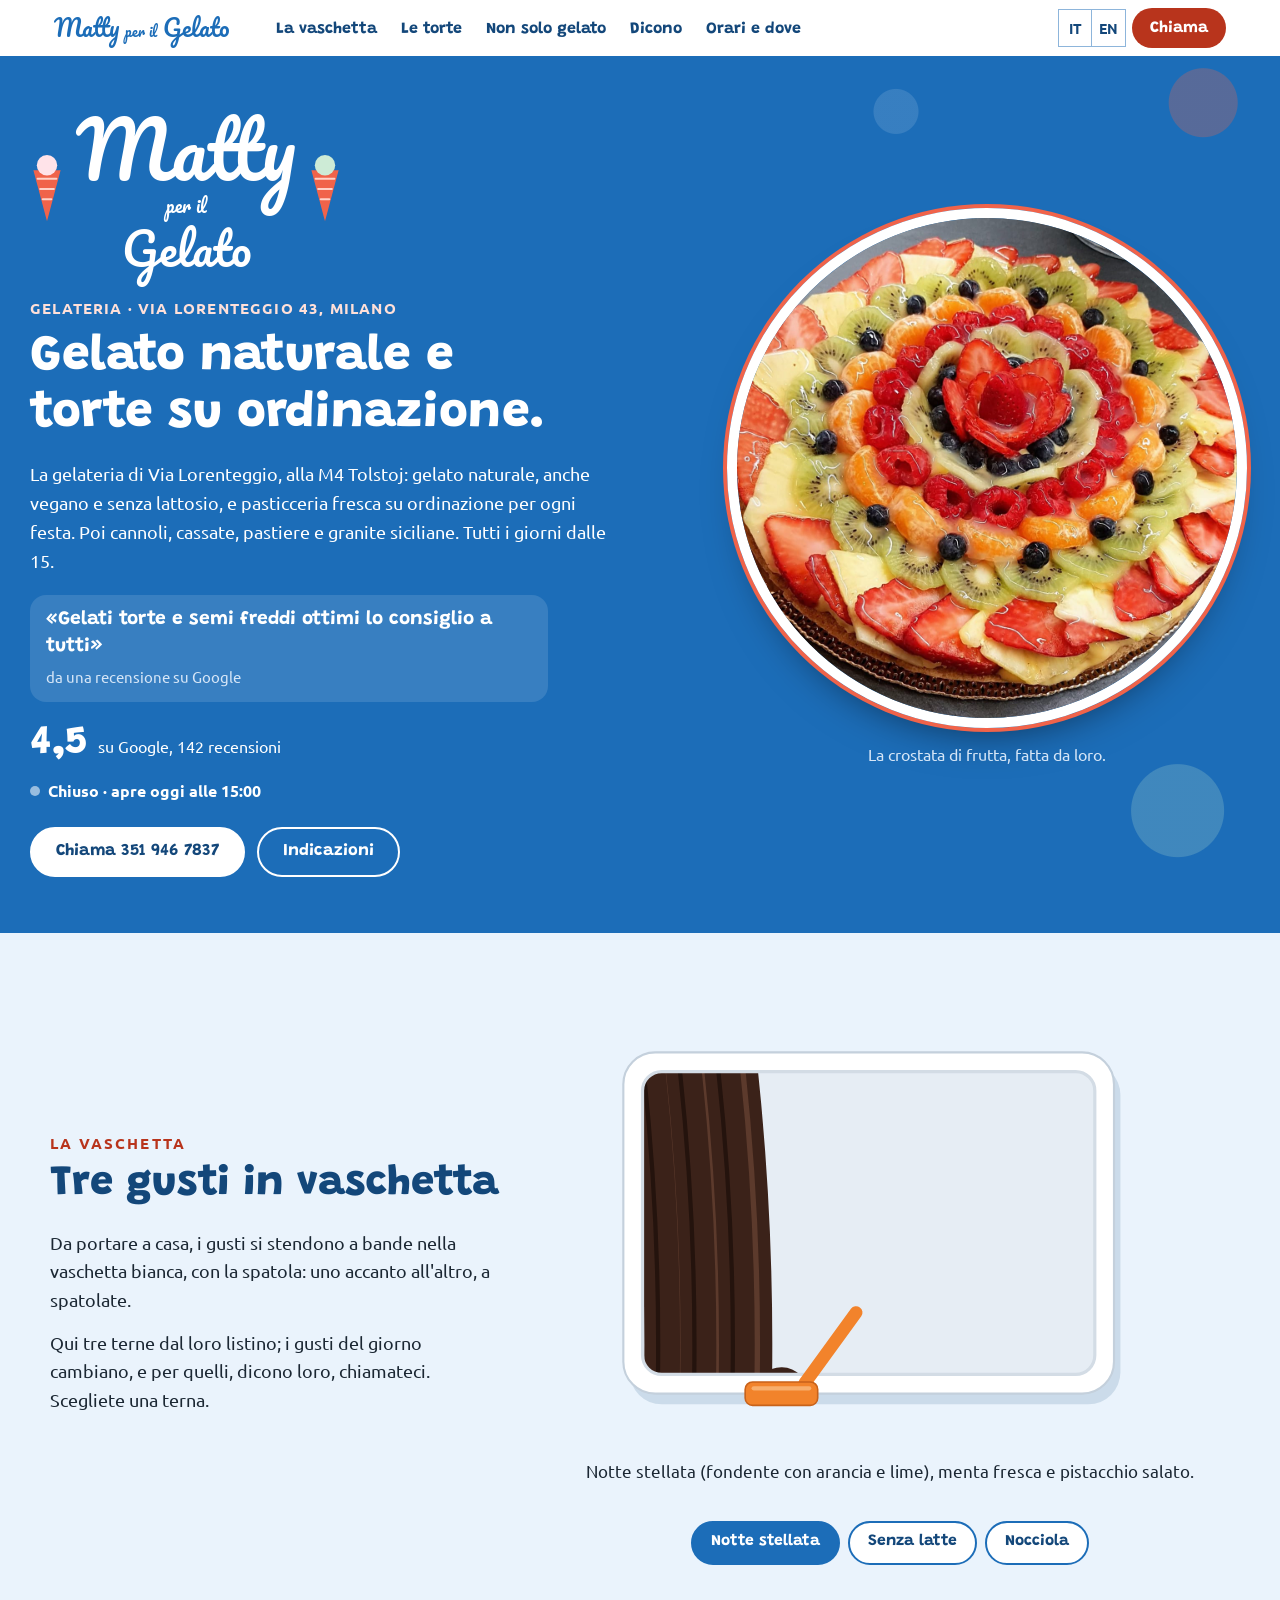
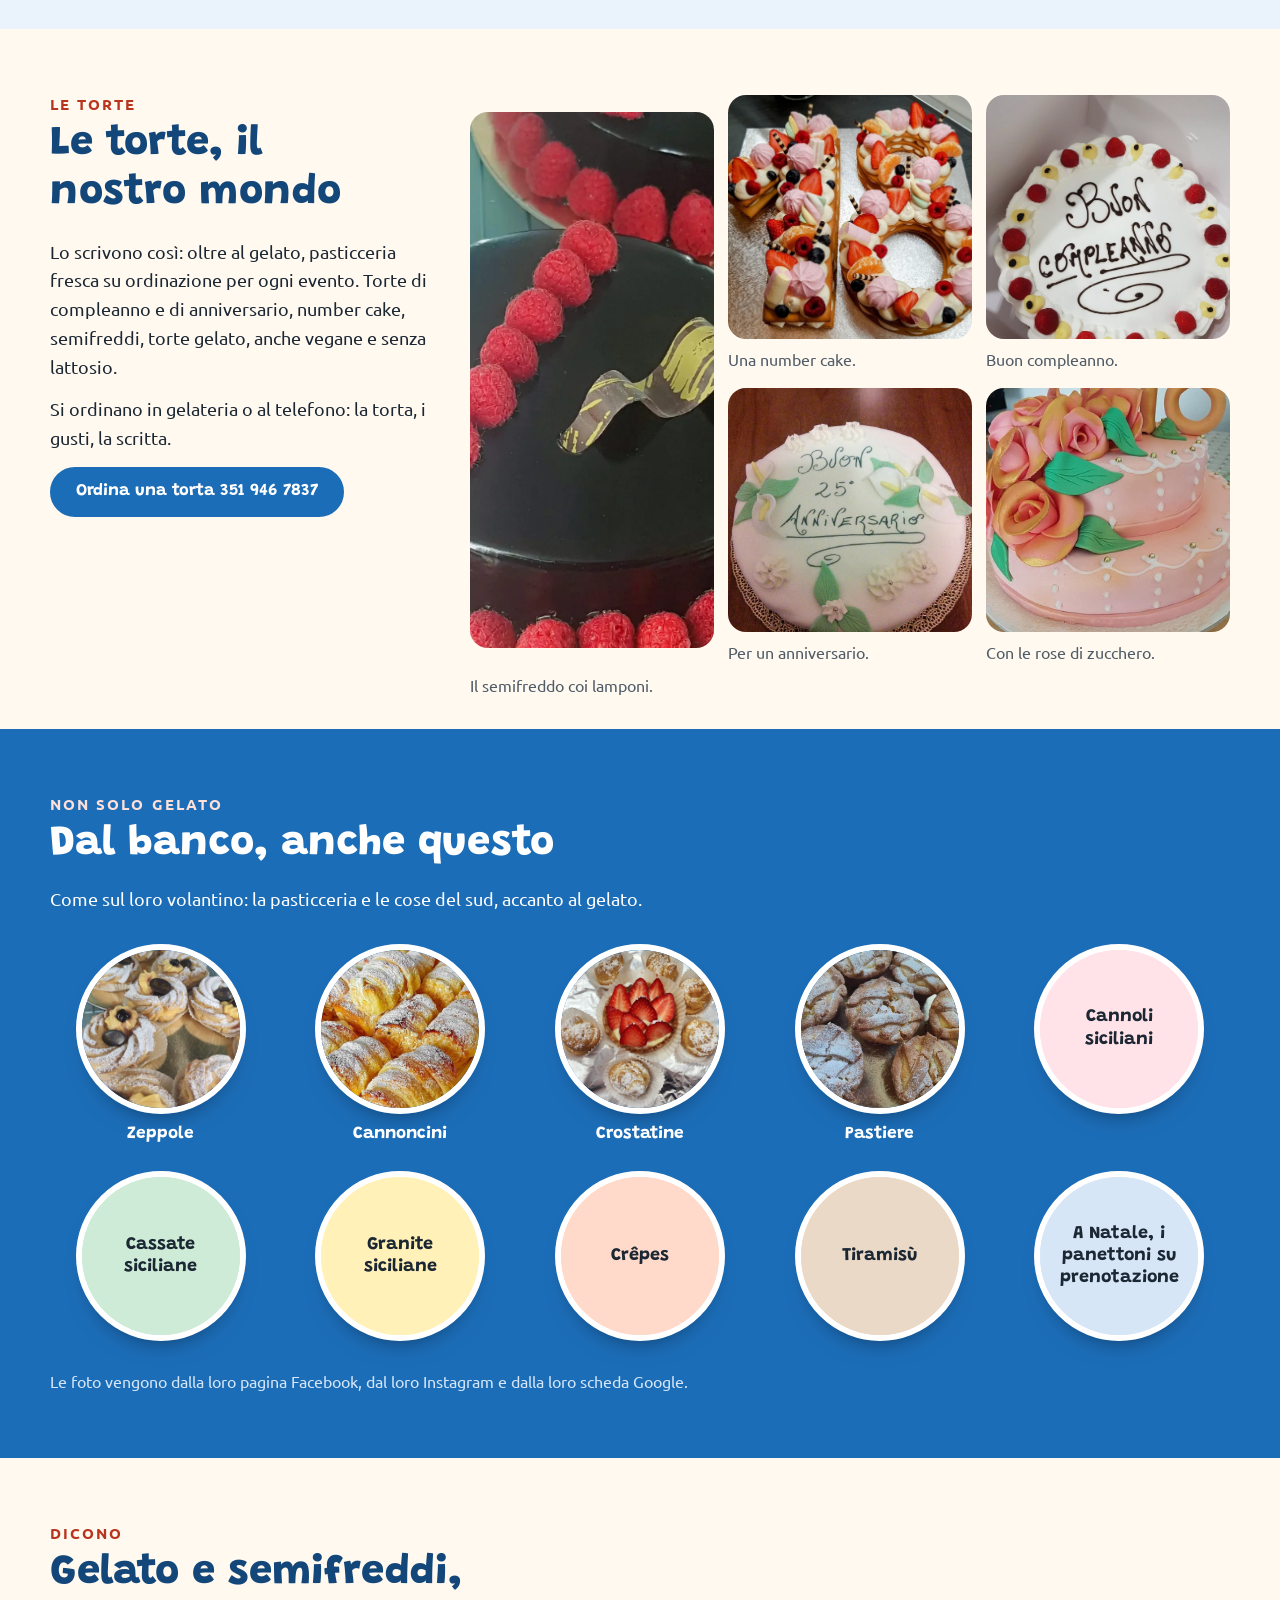
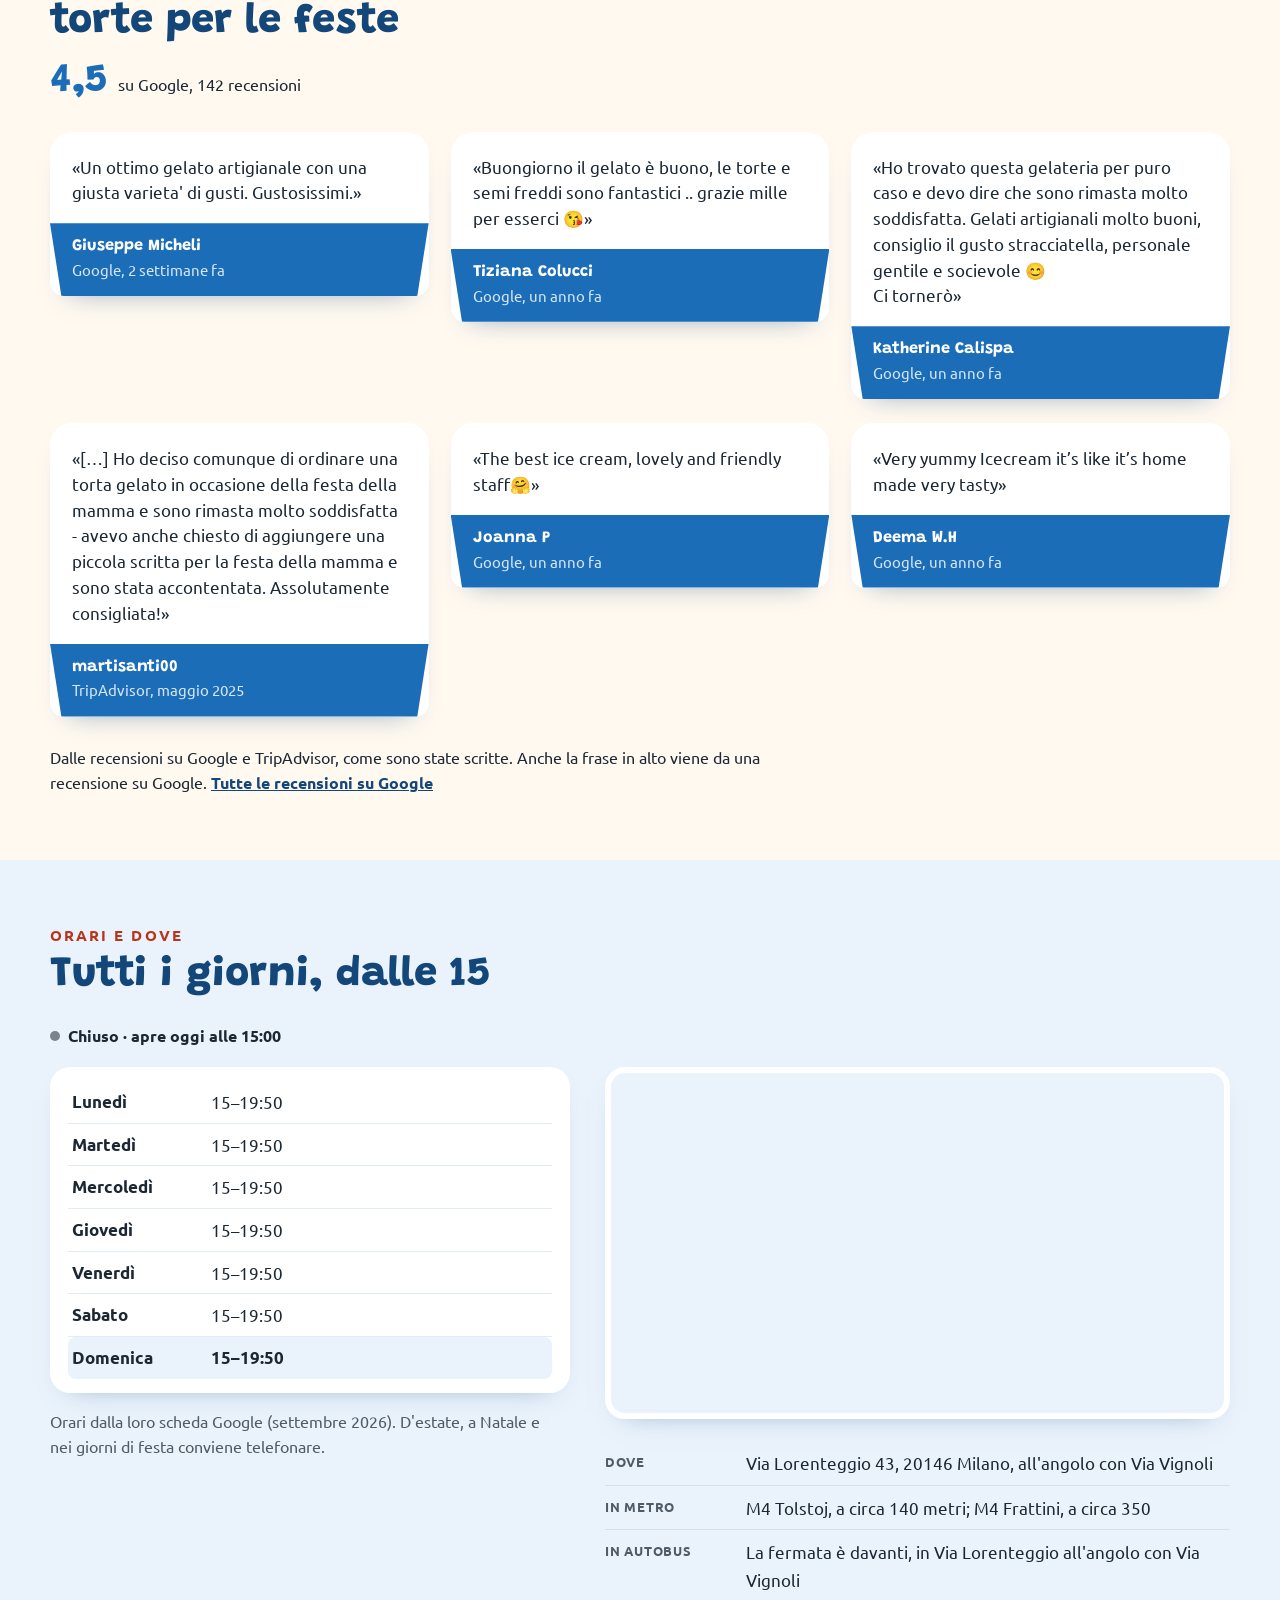
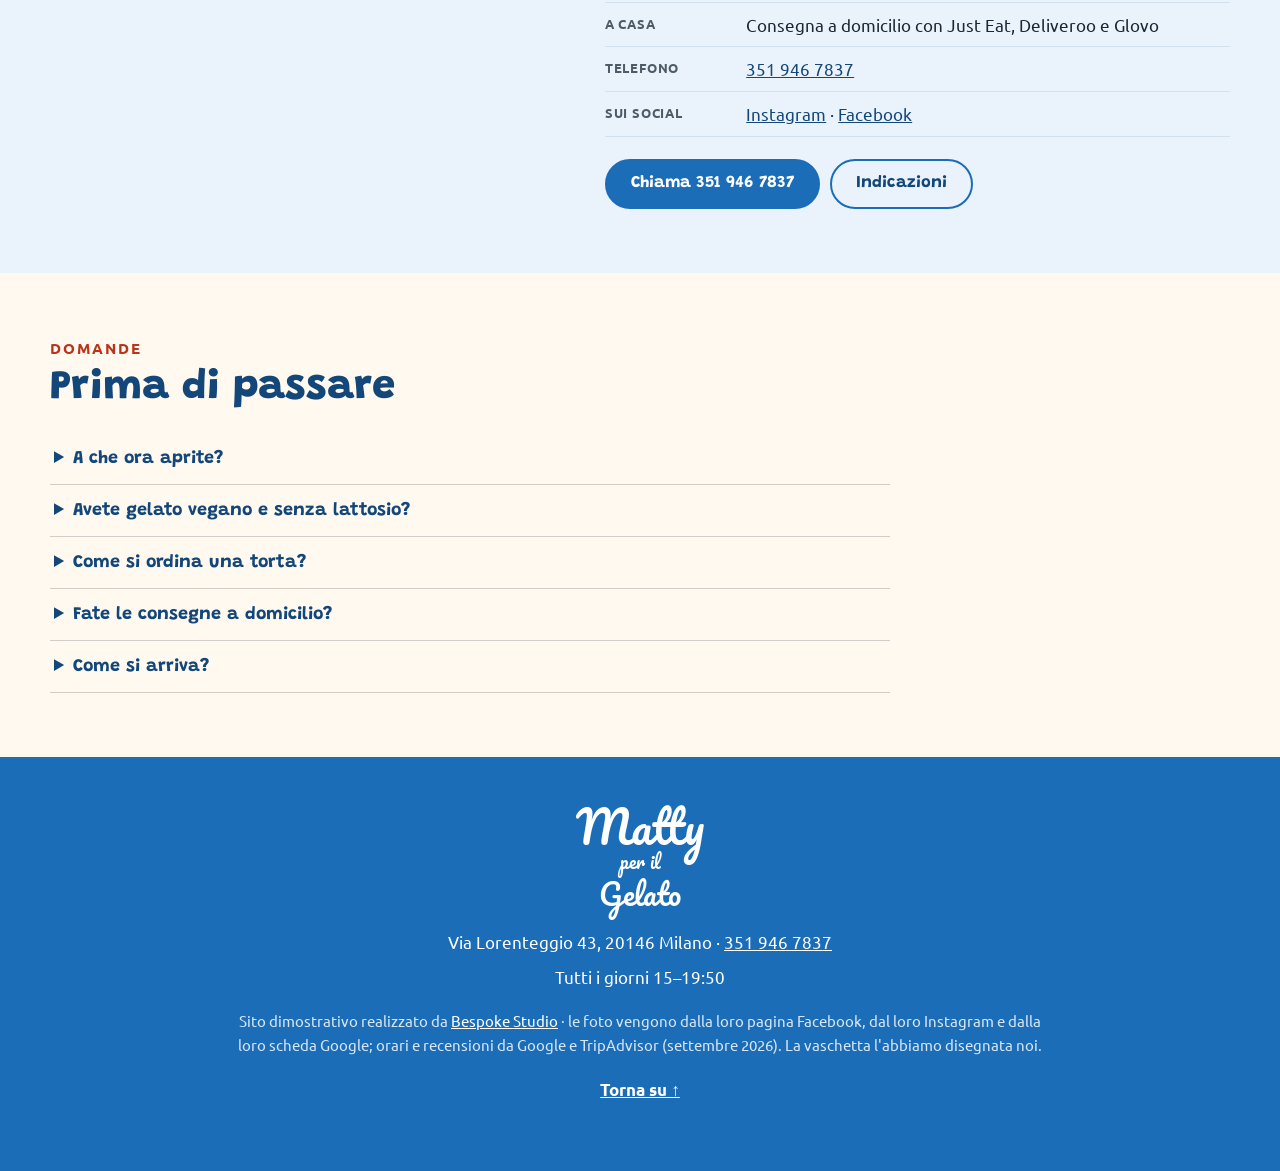
==== index.html @ e7a6f40d "Matty per il Gelato, Via Lorenteggio 43 — la vaschetta Gelateria e pasticceria su ordinazione in Via" ====
<!DOCTYPE html>
<html lang="it" class="no-js">
<head>
<meta charset="utf-8">
<meta name="viewport" content="width=device-width, initial-scale=1">
<script>(function(){var r=document.documentElement;r.classList.remove('no-js');
/* la firma: finché main.js non parte la vaschetta resta vuota con la spatola a riposo; se il codice non arriva, dopo 2,5 s è piena (stato finale) */
try{if(!matchMedia('(prefers-reduced-motion: reduce)').matches){r.classList.add('firma-attesa');window.__attesaVaschetta=setTimeout(function(){r.classList.remove('firma-attesa')},2500)}}catch(e){}})()</script>
<title>Matty per il Gelato — gelateria e torte su ordinazione, Via Lorenteggio 43, Milano</title>
<meta name="description" content="Matty per il Gelato, gelateria in Via Lorenteggio 43 a Milano (M4 Tolstoj): gelato naturale, anche vegano e senza lattosio, torte su ordinazione, cannoli, cassate, pastiere e granite siciliane. Tutti i giorni 15–19:50. Google 4,5 su 142. Tel. 351 946 7837.">
<link rel="canonical" href="https://rotenzark.github.io/matty-per-il-gelato-lorenteggio/">
<meta property="og:type" content="website">
<meta property="og:title" content="Matty per il Gelato — gelato naturale e torte su ordinazione">
<meta property="og:description" content="La gelateria di Via Lorenteggio 43: gelato naturale, torte per ogni festa, cannoli, cassate e granite siciliane. Tutti i giorni dalle 15.">
<meta property="og:image" content="https://rotenzark.github.io/matty-per-il-gelato-lorenteggio/img/og.jpg">
<meta property="og:url" content="https://rotenzark.github.io/matty-per-il-gelato-lorenteggio/">
<meta property="og:locale" content="it_IT">
<meta name="twitter:card" content="summary_large_image">
<meta name="theme-color" content="#1C6DB8">
<link rel="icon" href="img/favicon.svg" type="image/svg+xml">
<link rel="icon" href="img/favicon-32.png" sizes="32x32" type="image/png">
<link rel="apple-touch-icon" href="img/apple-touch-icon.png">
<link rel="preconnect" href="https://fonts.googleapis.com">
<link rel="preconnect" href="https://fonts.gstatic.com" crossorigin>
<link href="https://fonts.googleapis.com/css2?family=Grandstander:wght@600;700;800&amp;family=Pacifico&amp;family=Ubuntu:wght@400;500;700&amp;display=swap" rel="stylesheet">
<link rel="stylesheet" href="css/styles.css?v=1">
<script src="https://cdn.jsdelivr.net/npm/gsap@3.12.5/dist/gsap.min.js" defer></script>
<script src="https://cdn.jsdelivr.net/npm/gsap@3.12.5/dist/ScrollTrigger.min.js" defer></script>
<script src="js/main.js?v=1" defer></script>
<script type="application/ld+json">
{"@context":"https://schema.org","@type":"IceCreamShop","name":"Matty per il Gelato","description":"Gelateria in Via Lorenteggio 43 a Milano: gelato naturale, anche vegano e senza lattosio, torte su ordinazione, cannoli, cassate, pastiere e granite siciliane.","url":"https://rotenzark.github.io/matty-per-il-gelato-lorenteggio/","image":"https://rotenzark.github.io/matty-per-il-gelato-lorenteggio/img/og.jpg","telephone":"+39 351 946 7837","address":{"@type":"PostalAddress","streetAddress":"Via Lorenteggio 43","postalCode":"20146","addressLocality":"Milano","addressRegion":"MI","addressCountry":"IT"},"geo":{"@type":"GeoCoordinates","latitude":45.45303,"longitude":9.14651},"openingHoursSpecification":[{"@type":"OpeningHoursSpecification","dayOfWeek":["Monday","Tuesday","Wednesday","Thursday","Friday","Saturday","Sunday"],"opens":"15:00","closes":"19:50"}],"aggregateRating":{"@type":"AggregateRating","ratingValue":"4.5","reviewCount":"142","bestRating":"5"},"sameAs":["https://www.instagram.com/mattyperilgelato2025/"]}
</script>
<script type="application/ld+json">
{"@context":"https://schema.org","@type":"FAQPage","mainEntity":[
{"@type":"Question","name":"A che ora aprite?","acceptedAnswer":{"@type":"Answer","text":"Tutti i giorni dalle 15 alle 19:50, secondo la loro scheda Google di settembre 2026. D'estate e nei giorni di festa conviene telefonare."}},
{"@type":"Question","name":"Avete gelato vegano e senza lattosio?","acceptedAnswer":{"@type":"Answer","text":"Sì: lo scrivono loro, «gelato anche vegano e senza lattosio»; nel loro listino i sorbetti di frutta sono senza latte e lattosio."}},
{"@type":"Question","name":"Come si ordina una torta?","acceptedAnswer":{"@type":"Answer","text":"Passando in gelateria o chiamando il 351 946 7837: fanno pasticceria fresca su ordinazione per ogni evento, dalle torte di compleanno ai semifreddi e alle torte gelato."}},
{"@type":"Question","name":"Fate le consegne a domicilio?","acceptedAnswer":{"@type":"Answer","text":"Sì, con Just Eat, Deliveroo e Glovo."}},
{"@type":"Question","name":"Come si arriva?","acceptedAnswer":{"@type":"Answer","text":"Via Lorenteggio 43: la M4 Tolstoj è a circa 140 metri, la M4 Frattini a circa 350; l'autobus ferma davanti, in Via Lorenteggio all'angolo con Via Vignoli."}}
]}
</script>
</head>
<body>

<a class="salta" href="#contenuto" data-i18n="m.salta">Vai al contenuto</a>

<header class="testata" id="testata">
  <div class="testata__dentro">
    <a class="marchio" href="#inizio" aria-label="Matty per il Gelato: torna all'inizio" data-i18n-aria="m.top">
      <span class="marchio__nome" aria-hidden="true">Matty <small>per il</small> Gelato</span>
    </a>
    <nav id="mainNav" class="voci" aria-label="Le sezioni" data-i18n-aria="m.nav">
      <a href="#vaschetta" data-i18n="n.vaschetta">La vaschetta</a>
      <a href="#torte" data-i18n="n.torte">Le torte</a>
      <a href="#nonsolo" data-i18n="n.nonsolo">Non solo gelato</a>
      <a href="#dicono" data-i18n="n.dicono">Dicono</a>
      <a href="#orari" data-i18n="n.orari">Orari e dove</a>
    </nav>
    <div class="testata__azioni">
      <div class="lingue" role="group" aria-label="Lingua" data-i18n-aria="m.lingua">
        <button type="button" data-lang="it" aria-pressed="true">IT</button>
        <button type="button" data-lang="en" aria-pressed="false">EN</button>
      </div>
      <a class="chiama" href="tel:+393519467837"><span data-i18n="t.chiama">Chiama</span></a>
      <button id="burger" class="burger" type="button" aria-expanded="false" aria-controls="menuMobile" aria-label="Apri il menu" data-i18n-aria="m.menu"><span></span><span></span><span></span></button>
    </div>
  </div>
</header>

<nav id="menuMobile" class="menu-mobile" hidden aria-label="Le sezioni" data-i18n-aria="m.nav">
  <a href="#vaschetta" data-i18n="n.vaschetta">La vaschetta</a>
  <a href="#torte" data-i18n="n.torte">Le torte</a>
  <a href="#nonsolo" data-i18n="n.nonsolo">Non solo gelato</a>
  <a href="#dicono" data-i18n="n.dicono">Dicono</a>
  <a href="#orari" data-i18n="n.orari">Orari e dove</a>
  <a href="#domande" data-i18n="n.domande">Domande</a>
  <a class="menu-mobile__tel" href="tel:+393519467837"><span data-i18n="t.chiama">Chiama</span> <span class="intero">351 946 7837</span></a>
</nav>

<main id="contenuto">

  <!-- ══════ IL VOLANTINO: blu, il marchio in corsivo, i coni ══════ -->
  <section id="inizio" class="apertura" aria-labelledby="titolo">
    <div class="apertura__testo">
      <p class="logo" aria-hidden="true">
        <svg class="logo__cono logo__cono--sx" viewBox="0 0 40 80"><path d="M4 18 L36 18 L20 78 Z"/><path class="logo__cialda" d="M9 28 L31 28 M12 40 L28 40 M15 52 L25 52"/><circle cx="20" cy="12" r="12"/></svg>
        <span class="logo__scritta"><span class="logo__matty">Matty</span><span class="logo__per">per il</span><span class="logo__gelato">Gelato</span></span>
        <svg class="logo__cono logo__cono--dx" viewBox="0 0 40 80"><path d="M4 18 L36 18 L20 78 Z"/><path class="logo__cialda" d="M9 28 L31 28 M12 40 L28 40 M15 52 L25 52"/><circle cx="20" cy="12" r="12"/></svg>
      </p>
      <p class="apertura__sopra" data-i18n="h.sopra">Gelateria · Via Lorenteggio 43, Milano</p>
      <h1 id="titolo" class="apertura__titolo" data-i18n="h.titolo">Gelato naturale e torte su ordinazione.</h1>
      <p class="apertura__frase" data-i18n="h.testo">La gelateria di Via Lorenteggio, alla M4 Tolstoj: gelato naturale, anche vegano e senza lattosio, e pasticceria fresca su ordinazione per ogni festa. Poi cannoli, cassate, pastiere e granite siciliane. Tutti i giorni dalle 15.</p>
      <p class="apertura__citazione"><span>«Gelati torte e semi freddi ottimi lo consiglio a tutti»</span> <span class="apertura__chi" data-i18n="h.chi">da una recensione su Google</span></p>
      <div class="voti">
        <p class="voto"><b class="voto__n">4,5</b> <span class="voto__su" data-i18n="h.google">su Google, 142 recensioni</span></p>
      </div>
      <p class="stato" id="orarioStato">Tutti i giorni dalle 15 alle 19:50</p>
      <div class="apertura__azioni">
        <a class="bottone bottone--pieno" href="tel:+393519467837"><span data-i18n="t.chiama">Chiama</span>&nbsp;<span class="intero">351 946 7837</span></a>
        <a class="bottone" href="https://www.google.com/maps/dir/?api=1&amp;destination=Matty+per+il+Gelato%2C+Via+Lorenteggio+43%2C+Milano" target="_blank" rel="noopener" data-i18n="t.indicazioni">Indicazioni</a>
      </div>
    </div>
    <figure class="apertura__foto">
      <img class="medaglione" src="img/crostata.jpg" width="1200" height="1200" alt="Una loro crostata di frutta a mandala, vista dall'alto: anelli di fragole, ananas, kiwi, mandarini, lamponi e mirtilli, una rosa di fragola al centro." data-i18n-alt="a.crostata">
      <figcaption data-i18n="c.crostata">La crostata di frutta, fatta da loro.</figcaption>
    </figure>
  </section>

  <!-- ══════ LA VASCHETTA: la firma ══════ -->
  <section id="vaschetta" class="capitolo capitolo--azzurro" aria-labelledby="vaschettaT">
    <div class="vaschetta-testo">
      <p class="etichetta" data-i18n="s.etichetta">La vaschetta</p>
      <h2 id="vaschettaT" class="capitolo__titolo" data-i18n="s.titolo">Tre gusti in vaschetta</h2>
      <p data-i18n="s.testo1">Da portare a casa, i gusti si stendono a bande nella vaschetta bianca, con la spatola: uno accanto all'altro, a spatolate.</p>
      <p data-i18n="s.testo2">Qui tre terne dal loro listino; i gusti del giorno cambiano, e per quelli, dicono loro, chiamateci. Scegliete una terna.</p>
    </div>
    <figure class="vaschetta" id="vaschetta-firma" data-modo="0" data-firma="fatta">
<!--VASCHETTA--><svg class="vaschetta__svg" id="vaschettaSvg" viewBox="0 0 600 420" role="img" aria-labelledby="vaschettaTitolo vaschettaDesc">
        <title id="vaschettaTitolo" data-i18n="p.titolo">Tre gusti in vaschetta</title>
        <desc id="vaschettaDesc" data-i18n="p.desc">La vaschetta bianca da asporto vista dall'alto: la spatola arancione stende tre gusti, uno accanto all'altro, quattro spatolate per gusto; finito un gusto compaiono i suoi dettagli, poi la spatola torna sul bordo. Notte stellata, menta fresca e pistacchio salato; mango, lampone e limone senza latte; oppure nocciola, stracciatella e malaga.</desc>
        <defs><clipPath id="vaschettaFondo"><rect x="68" y="68" width="424" height="284" rx="18"/></clipPath></defs>
        <g class="pezzo" id="vaschettaTutto">
          <rect class="vaschetta__ombra" x="56" y="60" width="460" height="320" rx="30"/>
          <rect class="vaschetta__bordo" x="50" y="50" width="460" height="320" rx="30"/>
          <rect class="vaschetta__fondo" x="68" y="68" width="424" height="284" rx="18"/>
          <g class="vaschetta__gelato" clip-path="url(#vaschettaFondo)" fill="none" stroke-linecap="round">
          <g class="vaschetta__set" data-m="0">
            <g class="spatolata" data-i="0" stroke-dashoffset="0" opacity="1"><path d="M78 40 Q98 210 94 380" stroke="#3B2219" stroke-width="50" pathLength="1" stroke-dasharray="1 1"/><path d="M89 40 Q109 210 105 380" stroke="#5C3A2C" stroke-width="5" pathLength="1" stroke-dasharray="1 1"/><path d="M66 40 Q86 210 82 380" stroke="#24130D" stroke-width="4" pathLength="1" stroke-dasharray="1 1"/></g>
            <g class="spatolata" data-i="1" stroke-dashoffset="0" opacity="1"><path d="M128 380 Q132 210 112 40" stroke="#3B2219" stroke-width="50" pathLength="1" stroke-dasharray="1 1"/><path d="M139 380 Q143 210 123 40" stroke="#5C3A2C" stroke-width="5" pathLength="1" stroke-dasharray="1 1"/><path d="M116 380 Q120 210 100 40" stroke="#24130D" stroke-width="4" pathLength="1" stroke-dasharray="1 1"/></g>
            <g class="spatolata" data-i="2" stroke-dashoffset="0" opacity="1"><path d="M148 40 Q168 210 164 380" stroke="#3B2219" stroke-width="50" pathLength="1" stroke-dasharray="1 1"/><path d="M159 40 Q179 210 175 380" stroke="#5C3A2C" stroke-width="5" pathLength="1" stroke-dasharray="1 1"/><path d="M136 40 Q156 210 152 380" stroke="#24130D" stroke-width="4" pathLength="1" stroke-dasharray="1 1"/></g>
            <g class="spatolata" data-i="3" stroke-dashoffset="0" opacity="1"><path d="M198 380 Q202 210 182 40" stroke="#3B2219" stroke-width="50" pathLength="1" stroke-dasharray="1 1"/><path d="M209 380 Q213 210 193 40" stroke="#5C3A2C" stroke-width="5" pathLength="1" stroke-dasharray="1 1"/><path d="M186 380 Q190 210 170 40" stroke="#24130D" stroke-width="4" pathLength="1" stroke-dasharray="1 1"/></g>
            <g class="spatolata" data-i="4" stroke-dashoffset="0" opacity="1"><path d="M219.333 40 Q215.333 210 235.333 380" stroke="#CDEAD4" stroke-width="50" pathLength="1" stroke-dasharray="1 1"/><path d="M230.333 40 Q226.333 210 246.333 380" stroke="#E6F6EA" stroke-width="5" pathLength="1" stroke-dasharray="1 1"/><path d="M207.333 40 Q203.333 210 223.333 380" stroke="#A6D2B3" stroke-width="4" pathLength="1" stroke-dasharray="1 1"/></g>
            <g class="spatolata" data-i="5" stroke-dashoffset="0" opacity="1"><path d="M269.333 380 Q249.333 210 253.333 40" stroke="#CDEAD4" stroke-width="50" pathLength="1" stroke-dasharray="1 1"/><path d="M280.333 380 Q260.333 210 264.333 40" stroke="#E6F6EA" stroke-width="5" pathLength="1" stroke-dasharray="1 1"/><path d="M257.333 380 Q237.333 210 241.333 40" stroke="#A6D2B3" stroke-width="4" pathLength="1" stroke-dasharray="1 1"/></g>
            <g class="spatolata" data-i="6" stroke-dashoffset="0" opacity="1"><path d="M289.333 40 Q285.333 210 305.333 380" stroke="#CDEAD4" stroke-width="50" pathLength="1" stroke-dasharray="1 1"/><path d="M300.333 40 Q296.333 210 316.333 380" stroke="#E6F6EA" stroke-width="5" pathLength="1" stroke-dasharray="1 1"/><path d="M277.333 40 Q273.333 210 293.333 380" stroke="#A6D2B3" stroke-width="4" pathLength="1" stroke-dasharray="1 1"/></g>
            <g class="spatolata" data-i="7" stroke-dashoffset="0" opacity="1"><path d="M339.333 380 Q319.333 210 323.333 40" stroke="#CDEAD4" stroke-width="50" pathLength="1" stroke-dasharray="1 1"/><path d="M350.333 380 Q330.333 210 334.333 40" stroke="#E6F6EA" stroke-width="5" pathLength="1" stroke-dasharray="1 1"/><path d="M327.333 380 Q307.333 210 311.333 40" stroke="#A6D2B3" stroke-width="4" pathLength="1" stroke-dasharray="1 1"/></g>
            <g class="spatolata" data-i="8" stroke-dashoffset="0" opacity="1"><path d="M360.667 40 Q380.667 210 376.667 380" stroke="#B7BE7A" stroke-width="50" pathLength="1" stroke-dasharray="1 1"/><path d="M371.667 40 Q391.667 210 387.667 380" stroke="#D0D59A" stroke-width="5" pathLength="1" stroke-dasharray="1 1"/><path d="M348.667 40 Q368.667 210 364.667 380" stroke="#93995A" stroke-width="4" pathLength="1" stroke-dasharray="1 1"/></g>
            <g class="spatolata" data-i="9" stroke-dashoffset="0" opacity="1"><path d="M410.667 380 Q414.667 210 394.667 40" stroke="#B7BE7A" stroke-width="50" pathLength="1" stroke-dasharray="1 1"/><path d="M421.667 380 Q425.667 210 405.667 40" stroke="#D0D59A" stroke-width="5" pathLength="1" stroke-dasharray="1 1"/><path d="M398.667 380 Q402.667 210 382.667 40" stroke="#93995A" stroke-width="4" pathLength="1" stroke-dasharray="1 1"/></g>
            <g class="spatolata" data-i="10" stroke-dashoffset="0" opacity="1"><path d="M430.667 40 Q450.667 210 446.667 380" stroke="#B7BE7A" stroke-width="50" pathLength="1" stroke-dasharray="1 1"/><path d="M441.667 40 Q461.667 210 457.667 380" stroke="#D0D59A" stroke-width="5" pathLength="1" stroke-dasharray="1 1"/><path d="M418.667 40 Q438.667 210 434.667 380" stroke="#93995A" stroke-width="4" pathLength="1" stroke-dasharray="1 1"/></g>
            <g class="spatolata" data-i="11" stroke-dashoffset="0" opacity="1"><path d="M480.667 380 Q484.667 210 464.667 40" stroke="#B7BE7A" stroke-width="50" pathLength="1" stroke-dasharray="1 1"/><path d="M491.667 380 Q495.667 210 475.667 40" stroke="#D0D59A" stroke-width="5" pathLength="1" stroke-dasharray="1 1"/><path d="M468.667 380 Q472.667 210 452.667 40" stroke="#93995A" stroke-width="4" pathLength="1" stroke-dasharray="1 1"/></g>
            <g class="decoro" data-b="0" opacity="1"><path d="M0 -5 L1.3 -1.3 L5 0 L1.3 1.3 L0 5 L-1.3 1.3 L-5 0 L-1.3 -1.3 Z" transform="translate(149.278 161.824) rotate(8)" fill="#F28C28"/><path d="M0 -5 L1.3 -1.3 L5 0 L1.3 1.3 L0 5 L-1.3 1.3 L-5 0 L-1.3 -1.3 Z" transform="translate(191.922 251.325) rotate(5)" fill="#A6CE39"/><path d="M0 -5 L1.3 -1.3 L5 0 L1.3 1.3 L0 5 L-1.3 1.3 L-5 0 L-1.3 -1.3 Z" transform="translate(179.108 309.678) rotate(13)" fill="#F28C28"/><path d="M0 -5 L1.3 -1.3 L5 0 L1.3 1.3 L0 5 L-1.3 1.3 L-5 0 L-1.3 -1.3 Z" transform="translate(193.046 140.312) rotate(35)" fill="#A6CE39"/><path d="M0 -5 L1.3 -1.3 L5 0 L1.3 1.3 L0 5 L-1.3 1.3 L-5 0 L-1.3 -1.3 Z" transform="translate(192.542 104.168) rotate(24)" fill="#F28C28"/><path d="M0 -5 L1.3 -1.3 L5 0 L1.3 1.3 L0 5 L-1.3 1.3 L-5 0 L-1.3 -1.3 Z" transform="translate(87.308 107.278) rotate(31)" fill="#A6CE39"/><path d="M0 -5 L1.3 -1.3 L5 0 L1.3 1.3 L0 5 L-1.3 1.3 L-5 0 L-1.3 -1.3 Z" transform="translate(185.025 284.299) rotate(43)" fill="#F28C28"/><path d="M0 -5 L1.3 -1.3 L5 0 L1.3 1.3 L0 5 L-1.3 1.3 L-5 0 L-1.3 -1.3 Z" transform="translate(90.966 238.348) rotate(44)" fill="#A6CE39"/><path d="M0 -5 L1.3 -1.3 L5 0 L1.3 1.3 L0 5 L-1.3 1.3 L-5 0 L-1.3 -1.3 Z" transform="translate(106.293 304.157) rotate(12)" fill="#F28C28"/><path d="M0 -5 L1.3 -1.3 L5 0 L1.3 1.3 L0 5 L-1.3 1.3 L-5 0 L-1.3 -1.3 Z" transform="translate(171.765 125.123) rotate(5)" fill="#A6CE39"/><path d="M0 -5 L1.3 -1.3 L5 0 L1.3 1.3 L0 5 L-1.3 1.3 L-5 0 L-1.3 -1.3 Z" transform="translate(162.336 267.309) rotate(20)" fill="#F28C28"/><path d="M0 -5 L1.3 -1.3 L5 0 L1.3 1.3 L0 5 L-1.3 1.3 L-5 0 L-1.3 -1.3 Z" transform="translate(173.393 290.604) rotate(44)" fill="#A6CE39"/></g>
            <g class="decoro" data-b="1" opacity="1"><path d="M-8 0 Q0 -5 8 0 Q0 5 -8 0 Z M-8 0 L7 0" transform="translate(273.647 281.095) rotate(32)" fill="#3E8E55" stroke="#2D6E40" stroke-width="0.8"/><path d="M-8 0 Q0 -5 8 0 Q0 5 -8 0 Z M-8 0 L7 0" transform="translate(334.448 170.139) rotate(43)" fill="#3E8E55" stroke="#2D6E40" stroke-width="0.8"/><path d="M-8 0 Q0 -5 8 0 Q0 5 -8 0 Z M-8 0 L7 0" transform="translate(268.368 124.873) rotate(10)" fill="#3E8E55" stroke="#2D6E40" stroke-width="0.8"/><path d="M-8 0 Q0 -5 8 0 Q0 5 -8 0 Z M-8 0 L7 0" transform="translate(245.768 319.013) rotate(151)" fill="#3E8E55" stroke="#2D6E40" stroke-width="0.8"/><path d="M-8 0 Q0 -5 8 0 Q0 5 -8 0 Z M-8 0 L7 0" transform="translate(332.349 239.114) rotate(160)" fill="#3E8E55" stroke="#2D6E40" stroke-width="0.8"/><path d="M-8 0 Q0 -5 8 0 Q0 5 -8 0 Z M-8 0 L7 0" transform="translate(278.181 117.436) rotate(162)" fill="#3E8E55" stroke="#2D6E40" stroke-width="0.8"/><path d="M-8 0 Q0 -5 8 0 Q0 5 -8 0 Z M-8 0 L7 0" transform="translate(239.893 296.447) rotate(120)" fill="#3E8E55" stroke="#2D6E40" stroke-width="0.8"/></g>
            <g class="decoro" data-b="2" opacity="1"><circle cx="398.016" cy="160.366" r="2.4" fill="#6F8F2E"/><rect x="-1.8" y="-1.8" width="3.6" height="3.6" transform="translate(407.528 238.12) rotate(147)" fill="#FFFFFF" stroke="#C9D2DA" stroke-width="0.6"/><rect x="-1.8" y="-1.8" width="3.6" height="3.6" transform="translate(395.621 197.113) rotate(43)" fill="#FFFFFF" stroke="#C9D2DA" stroke-width="0.6"/><circle cx="438.149" cy="200.638" r="2.4" fill="#6F8F2E"/><rect x="-1.8" y="-1.8" width="3.6" height="3.6" transform="translate(423.817 315.392) rotate(146)" fill="#FFFFFF" stroke="#C9D2DA" stroke-width="0.6"/><rect x="-1.8" y="-1.8" width="3.6" height="3.6" transform="translate(392.182 276.832) rotate(141)" fill="#FFFFFF" stroke="#C9D2DA" stroke-width="0.6"/><circle cx="427.878" cy="232.755" r="2.4" fill="#6F8F2E"/><rect x="-1.8" y="-1.8" width="3.6" height="3.6" transform="translate(385.172 184.271) rotate(70)" fill="#FFFFFF" stroke="#C9D2DA" stroke-width="0.6"/><rect x="-1.8" y="-1.8" width="3.6" height="3.6" transform="translate(404.075 291.01) rotate(127)" fill="#FFFFFF" stroke="#C9D2DA" stroke-width="0.6"/><circle cx="442.263" cy="118.422" r="2.4" fill="#6F8F2E"/><rect x="-1.8" y="-1.8" width="3.6" height="3.6" transform="translate(462.066 264.173) rotate(93)" fill="#FFFFFF" stroke="#C9D2DA" stroke-width="0.6"/><rect x="-1.8" y="-1.8" width="3.6" height="3.6" transform="translate(386.433 278.084) rotate(11)" fill="#FFFFFF" stroke="#C9D2DA" stroke-width="0.6"/><circle cx="381.843" cy="272.331" r="2.4" fill="#6F8F2E"/><rect x="-1.8" y="-1.8" width="3.6" height="3.6" transform="translate(411.79 260.529) rotate(44)" fill="#FFFFFF" stroke="#C9D2DA" stroke-width="0.6"/><rect x="-1.8" y="-1.8" width="3.6" height="3.6" transform="translate(399.715 165.563) rotate(64)" fill="#FFFFFF" stroke="#C9D2DA" stroke-width="0.6"/><circle cx="388.389" cy="267.807" r="2.4" fill="#6F8F2E"/></g>
          </g>
          <g class="vaschetta__set" data-m="1">
            <g class="spatolata" data-i="0" stroke-dashoffset="0" opacity="1"><path d="M78 40 Q98 210 94 380" stroke="#F5A623" stroke-width="50" pathLength="1" stroke-dasharray="1 1"/><path d="M89 40 Q109 210 105 380" stroke="#F9C160" stroke-width="5" pathLength="1" stroke-dasharray="1 1"/><path d="M66 40 Q86 210 82 380" stroke="#D98B10" stroke-width="4" pathLength="1" stroke-dasharray="1 1"/></g>
            <g class="spatolata" data-i="1" stroke-dashoffset="0" opacity="1"><path d="M128 380 Q132 210 112 40" stroke="#F5A623" stroke-width="50" pathLength="1" stroke-dasharray="1 1"/><path d="M139 380 Q143 210 123 40" stroke="#F9C160" stroke-width="5" pathLength="1" stroke-dasharray="1 1"/><path d="M116 380 Q120 210 100 40" stroke="#D98B10" stroke-width="4" pathLength="1" stroke-dasharray="1 1"/></g>
            <g class="spatolata" data-i="2" stroke-dashoffset="0" opacity="1"><path d="M148 40 Q168 210 164 380" stroke="#F5A623" stroke-width="50" pathLength="1" stroke-dasharray="1 1"/><path d="M159 40 Q179 210 175 380" stroke="#F9C160" stroke-width="5" pathLength="1" stroke-dasharray="1 1"/><path d="M136 40 Q156 210 152 380" stroke="#D98B10" stroke-width="4" pathLength="1" stroke-dasharray="1 1"/></g>
            <g class="spatolata" data-i="3" stroke-dashoffset="0" opacity="1"><path d="M198 380 Q202 210 182 40" stroke="#F5A623" stroke-width="50" pathLength="1" stroke-dasharray="1 1"/><path d="M209 380 Q213 210 193 40" stroke="#F9C160" stroke-width="5" pathLength="1" stroke-dasharray="1 1"/><path d="M186 380 Q190 210 170 40" stroke="#D98B10" stroke-width="4" pathLength="1" stroke-dasharray="1 1"/></g>
            <g class="spatolata" data-i="4" stroke-dashoffset="0" opacity="1"><path d="M219.333 40 Q215.333 210 235.333 380" stroke="#D1365F" stroke-width="50" pathLength="1" stroke-dasharray="1 1"/><path d="M230.333 40 Q226.333 210 246.333 380" stroke="#E4648A" stroke-width="5" pathLength="1" stroke-dasharray="1 1"/><path d="M207.333 40 Q203.333 210 223.333 380" stroke="#A92047" stroke-width="4" pathLength="1" stroke-dasharray="1 1"/></g>
            <g class="spatolata" data-i="5" stroke-dashoffset="0" opacity="1"><path d="M269.333 380 Q249.333 210 253.333 40" stroke="#D1365F" stroke-width="50" pathLength="1" stroke-dasharray="1 1"/><path d="M280.333 380 Q260.333 210 264.333 40" stroke="#E4648A" stroke-width="5" pathLength="1" stroke-dasharray="1 1"/><path d="M257.333 380 Q237.333 210 241.333 40" stroke="#A92047" stroke-width="4" pathLength="1" stroke-dasharray="1 1"/></g>
            <g class="spatolata" data-i="6" stroke-dashoffset="0" opacity="1"><path d="M289.333 40 Q285.333 210 305.333 380" stroke="#D1365F" stroke-width="50" pathLength="1" stroke-dasharray="1 1"/><path d="M300.333 40 Q296.333 210 316.333 380" stroke="#E4648A" stroke-width="5" pathLength="1" stroke-dasharray="1 1"/><path d="M277.333 40 Q273.333 210 293.333 380" stroke="#A92047" stroke-width="4" pathLength="1" stroke-dasharray="1 1"/></g>
            <g class="spatolata" data-i="7" stroke-dashoffset="0" opacity="1"><path d="M339.333 380 Q319.333 210 323.333 40" stroke="#D1365F" stroke-width="50" pathLength="1" stroke-dasharray="1 1"/><path d="M350.333 380 Q330.333 210 334.333 40" stroke="#E4648A" stroke-width="5" pathLength="1" stroke-dasharray="1 1"/><path d="M327.333 380 Q307.333 210 311.333 40" stroke="#A92047" stroke-width="4" pathLength="1" stroke-dasharray="1 1"/></g>
            <g class="spatolata" data-i="8" stroke-dashoffset="0" opacity="1"><path d="M360.667 40 Q380.667 210 376.667 380" stroke="#F3E9A6" stroke-width="50" pathLength="1" stroke-dasharray="1 1"/><path d="M371.667 40 Q391.667 210 387.667 380" stroke="#FBF5CF" stroke-width="5" pathLength="1" stroke-dasharray="1 1"/><path d="M348.667 40 Q368.667 210 364.667 380" stroke="#DDD07A" stroke-width="4" pathLength="1" stroke-dasharray="1 1"/></g>
            <g class="spatolata" data-i="9" stroke-dashoffset="0" opacity="1"><path d="M410.667 380 Q414.667 210 394.667 40" stroke="#F3E9A6" stroke-width="50" pathLength="1" stroke-dasharray="1 1"/><path d="M421.667 380 Q425.667 210 405.667 40" stroke="#FBF5CF" stroke-width="5" pathLength="1" stroke-dasharray="1 1"/><path d="M398.667 380 Q402.667 210 382.667 40" stroke="#DDD07A" stroke-width="4" pathLength="1" stroke-dasharray="1 1"/></g>
            <g class="spatolata" data-i="10" stroke-dashoffset="0" opacity="1"><path d="M430.667 40 Q450.667 210 446.667 380" stroke="#F3E9A6" stroke-width="50" pathLength="1" stroke-dasharray="1 1"/><path d="M441.667 40 Q461.667 210 457.667 380" stroke="#FBF5CF" stroke-width="5" pathLength="1" stroke-dasharray="1 1"/><path d="M418.667 40 Q438.667 210 434.667 380" stroke="#DDD07A" stroke-width="4" pathLength="1" stroke-dasharray="1 1"/></g>
            <g class="spatolata" data-i="11" stroke-dashoffset="0" opacity="1"><path d="M480.667 380 Q484.667 210 464.667 40" stroke="#F3E9A6" stroke-width="50" pathLength="1" stroke-dasharray="1 1"/><path d="M491.667 380 Q495.667 210 475.667 40" stroke="#FBF5CF" stroke-width="5" pathLength="1" stroke-dasharray="1 1"/><path d="M468.667 380 Q472.667 210 452.667 40" stroke="#DDD07A" stroke-width="4" pathLength="1" stroke-dasharray="1 1"/></g>
            <g class="decoro" data-b="0" opacity="1"></g>
            <g class="decoro" data-b="1" opacity="1"><ellipse cx="258.814" cy="182.036" rx="1.4" ry="1" transform="rotate(83 258.814 182.036)" fill="#8E1537"/><ellipse cx="307.088" cy="126.612" rx="1.4" ry="1" transform="rotate(105 307.088 126.612)" fill="#8E1537"/><ellipse cx="256.316" cy="251.558" rx="1.4" ry="1" transform="rotate(12 256.316 251.558)" fill="#8E1537"/><ellipse cx="238.264" cy="263.257" rx="1.4" ry="1" transform="rotate(165 238.264 263.257)" fill="#8E1537"/><ellipse cx="277.16" cy="308.078" rx="1.4" ry="1" transform="rotate(142 277.16 308.078)" fill="#8E1537"/><ellipse cx="297.325" cy="325.53" rx="1.4" ry="1" transform="rotate(165 297.325 325.53)" fill="#8E1537"/><ellipse cx="303.431" cy="231.563" rx="1.4" ry="1" transform="rotate(86 303.431 231.563)" fill="#8E1537"/><ellipse cx="311.332" cy="252.841" rx="1.4" ry="1" transform="rotate(133 311.332 252.841)" fill="#8E1537"/><ellipse cx="241.68" cy="232.795" rx="1.4" ry="1" transform="rotate(157 241.68 232.795)" fill="#8E1537"/><ellipse cx="283.385" cy="262.504" rx="1.4" ry="1" transform="rotate(163 283.385 262.504)" fill="#8E1537"/><ellipse cx="234.639" cy="152.485" rx="1.4" ry="1" transform="rotate(151 234.639 152.485)" fill="#8E1537"/><ellipse cx="245.532" cy="100.24" rx="1.4" ry="1" transform="rotate(95 245.532 100.24)" fill="#8E1537"/><ellipse cx="330.909" cy="167.892" rx="1.4" ry="1" transform="rotate(55 330.909 167.892)" fill="#8E1537"/><ellipse cx="328.69" cy="300.746" rx="1.4" ry="1" transform="rotate(17 328.69 300.746)" fill="#8E1537"/><ellipse cx="285.832" cy="237.777" rx="1.4" ry="1" transform="rotate(41 285.832 237.777)" fill="#8E1537"/><ellipse cx="272.991" cy="106.905" rx="1.4" ry="1" transform="rotate(145 272.991 106.905)" fill="#8E1537"/><ellipse cx="252.126" cy="125.399" rx="1.4" ry="1" transform="rotate(53 252.126 125.399)" fill="#8E1537"/><ellipse cx="309.499" cy="329.779" rx="1.4" ry="1" transform="rotate(155 309.499 329.779)" fill="#8E1537"/></g>
            <g class="decoro" data-b="2" opacity="1"><path d="M-4 0 L4 0" transform="translate(383.183 301.307) rotate(17)" stroke="#E2C12A" stroke-width="2.2" stroke-linecap="round"/><path d="M-4 0 L4 0" transform="translate(449.614 285.427) rotate(152)" stroke="#E2C12A" stroke-width="2.2" stroke-linecap="round"/><path d="M-4 0 L4 0" transform="translate(387.453 226.289) rotate(113)" stroke="#E2C12A" stroke-width="2.2" stroke-linecap="round"/><path d="M-4 0 L4 0" transform="translate(412.113 171.983) rotate(27)" stroke="#E2C12A" stroke-width="2.2" stroke-linecap="round"/><path d="M-4 0 L4 0" transform="translate(420.381 112.618) rotate(19)" stroke="#E2C12A" stroke-width="2.2" stroke-linecap="round"/><path d="M-4 0 L4 0" transform="translate(404.348 261.402) rotate(117)" stroke="#E2C12A" stroke-width="2.2" stroke-linecap="round"/><path d="M-4 0 L4 0" transform="translate(413.729 110.21) rotate(52)" stroke="#E2C12A" stroke-width="2.2" stroke-linecap="round"/><path d="M-4 0 L4 0" transform="translate(432.395 309.239) rotate(46)" stroke="#E2C12A" stroke-width="2.2" stroke-linecap="round"/><path d="M-4 0 L4 0" transform="translate(372.204 259.629) rotate(179)" stroke="#E2C12A" stroke-width="2.2" stroke-linecap="round"/><path d="M-4 0 L4 0" transform="translate(455.865 159.223) rotate(143)" stroke="#E2C12A" stroke-width="2.2" stroke-linecap="round"/></g>
          </g>
          <g class="vaschetta__set" data-m="2">
            <g class="spatolata" data-i="0" stroke-dashoffset="0" opacity="1"><path d="M78 40 Q98 210 94 380" stroke="#B98A5F" stroke-width="50" pathLength="1" stroke-dasharray="1 1"/><path d="M89 40 Q109 210 105 380" stroke="#D0A77F" stroke-width="5" pathLength="1" stroke-dasharray="1 1"/><path d="M66 40 Q86 210 82 380" stroke="#946A43" stroke-width="4" pathLength="1" stroke-dasharray="1 1"/></g>
            <g class="spatolata" data-i="1" stroke-dashoffset="0" opacity="1"><path d="M128 380 Q132 210 112 40" stroke="#B98A5F" stroke-width="50" pathLength="1" stroke-dasharray="1 1"/><path d="M139 380 Q143 210 123 40" stroke="#D0A77F" stroke-width="5" pathLength="1" stroke-dasharray="1 1"/><path d="M116 380 Q120 210 100 40" stroke="#946A43" stroke-width="4" pathLength="1" stroke-dasharray="1 1"/></g>
            <g class="spatolata" data-i="2" stroke-dashoffset="0" opacity="1"><path d="M148 40 Q168 210 164 380" stroke="#B98A5F" stroke-width="50" pathLength="1" stroke-dasharray="1 1"/><path d="M159 40 Q179 210 175 380" stroke="#D0A77F" stroke-width="5" pathLength="1" stroke-dasharray="1 1"/><path d="M136 40 Q156 210 152 380" stroke="#946A43" stroke-width="4" pathLength="1" stroke-dasharray="1 1"/></g>
            <g class="spatolata" data-i="3" stroke-dashoffset="0" opacity="1"><path d="M198 380 Q202 210 182 40" stroke="#B98A5F" stroke-width="50" pathLength="1" stroke-dasharray="1 1"/><path d="M209 380 Q213 210 193 40" stroke="#D0A77F" stroke-width="5" pathLength="1" stroke-dasharray="1 1"/><path d="M186 380 Q190 210 170 40" stroke="#946A43" stroke-width="4" pathLength="1" stroke-dasharray="1 1"/></g>
            <g class="spatolata" data-i="4" stroke-dashoffset="0" opacity="1"><path d="M219.333 40 Q215.333 210 235.333 380" stroke="#F4EEE3" stroke-width="50" pathLength="1" stroke-dasharray="1 1"/><path d="M230.333 40 Q226.333 210 246.333 380" stroke="#FFFFFF" stroke-width="5" pathLength="1" stroke-dasharray="1 1"/><path d="M207.333 40 Q203.333 210 223.333 380" stroke="#DDD2BF" stroke-width="4" pathLength="1" stroke-dasharray="1 1"/></g>
            <g class="spatolata" data-i="5" stroke-dashoffset="0" opacity="1"><path d="M269.333 380 Q249.333 210 253.333 40" stroke="#F4EEE3" stroke-width="50" pathLength="1" stroke-dasharray="1 1"/><path d="M280.333 380 Q260.333 210 264.333 40" stroke="#FFFFFF" stroke-width="5" pathLength="1" stroke-dasharray="1 1"/><path d="M257.333 380 Q237.333 210 241.333 40" stroke="#DDD2BF" stroke-width="4" pathLength="1" stroke-dasharray="1 1"/></g>
            <g class="spatolata" data-i="6" stroke-dashoffset="0" opacity="1"><path d="M289.333 40 Q285.333 210 305.333 380" stroke="#F4EEE3" stroke-width="50" pathLength="1" stroke-dasharray="1 1"/><path d="M300.333 40 Q296.333 210 316.333 380" stroke="#FFFFFF" stroke-width="5" pathLength="1" stroke-dasharray="1 1"/><path d="M277.333 40 Q273.333 210 293.333 380" stroke="#DDD2BF" stroke-width="4" pathLength="1" stroke-dasharray="1 1"/></g>
            <g class="spatolata" data-i="7" stroke-dashoffset="0" opacity="1"><path d="M339.333 380 Q319.333 210 323.333 40" stroke="#F4EEE3" stroke-width="50" pathLength="1" stroke-dasharray="1 1"/><path d="M350.333 380 Q330.333 210 334.333 40" stroke="#FFFFFF" stroke-width="5" pathLength="1" stroke-dasharray="1 1"/><path d="M327.333 380 Q307.333 210 311.333 40" stroke="#DDD2BF" stroke-width="4" pathLength="1" stroke-dasharray="1 1"/></g>
            <g class="spatolata" data-i="8" stroke-dashoffset="0" opacity="1"><path d="M360.667 40 Q380.667 210 376.667 380" stroke="#EFDDBF" stroke-width="50" pathLength="1" stroke-dasharray="1 1"/><path d="M371.667 40 Q391.667 210 387.667 380" stroke="#F8ECD6" stroke-width="5" pathLength="1" stroke-dasharray="1 1"/><path d="M348.667 40 Q368.667 210 364.667 380" stroke="#D3BA90" stroke-width="4" pathLength="1" stroke-dasharray="1 1"/></g>
            <g class="spatolata" data-i="9" stroke-dashoffset="0" opacity="1"><path d="M410.667 380 Q414.667 210 394.667 40" stroke="#EFDDBF" stroke-width="50" pathLength="1" stroke-dasharray="1 1"/><path d="M421.667 380 Q425.667 210 405.667 40" stroke="#F8ECD6" stroke-width="5" pathLength="1" stroke-dasharray="1 1"/><path d="M398.667 380 Q402.667 210 382.667 40" stroke="#D3BA90" stroke-width="4" pathLength="1" stroke-dasharray="1 1"/></g>
            <g class="spatolata" data-i="10" stroke-dashoffset="0" opacity="1"><path d="M430.667 40 Q450.667 210 446.667 380" stroke="#EFDDBF" stroke-width="50" pathLength="1" stroke-dasharray="1 1"/><path d="M441.667 40 Q461.667 210 457.667 380" stroke="#F8ECD6" stroke-width="5" pathLength="1" stroke-dasharray="1 1"/><path d="M418.667 40 Q438.667 210 434.667 380" stroke="#D3BA90" stroke-width="4" pathLength="1" stroke-dasharray="1 1"/></g>
            <g class="spatolata" data-i="11" stroke-dashoffset="0" opacity="1"><path d="M480.667 380 Q484.667 210 464.667 40" stroke="#EFDDBF" stroke-width="50" pathLength="1" stroke-dasharray="1 1"/><path d="M491.667 380 Q495.667 210 475.667 40" stroke="#F8ECD6" stroke-width="5" pathLength="1" stroke-dasharray="1 1"/><path d="M468.667 380 Q472.667 210 452.667 40" stroke="#D3BA90" stroke-width="4" pathLength="1" stroke-dasharray="1 1"/></g>
            <g class="decoro" data-b="0" opacity="1"><path d="M-2.5 -2 L2 -2.6 L2.8 1.8 L-1.6 2.6 Z" transform="translate(119.612 203.706) rotate(159)" fill="#7A5230"/><path d="M-2.5 -2 L2 -2.6 L2.8 1.8 L-1.6 2.6 Z" transform="translate(97.315 173.973) rotate(15)" fill="#7A5230"/><path d="M-2.5 -2 L2 -2.6 L2.8 1.8 L-1.6 2.6 Z" transform="translate(85.3 123.224) rotate(64)" fill="#7A5230"/><path d="M-2.5 -2 L2 -2.6 L2.8 1.8 L-1.6 2.6 Z" transform="translate(128.822 213.065) rotate(165)" fill="#7A5230"/><path d="M-2.5 -2 L2 -2.6 L2.8 1.8 L-1.6 2.6 Z" transform="translate(162.033 287.906) rotate(79)" fill="#7A5230"/><path d="M-2.5 -2 L2 -2.6 L2.8 1.8 L-1.6 2.6 Z" transform="translate(151.125 219.312) rotate(175)" fill="#7A5230"/><path d="M-2.5 -2 L2 -2.6 L2.8 1.8 L-1.6 2.6 Z" transform="translate(90.763 316.986) rotate(87)" fill="#7A5230"/><path d="M-2.5 -2 L2 -2.6 L2.8 1.8 L-1.6 2.6 Z" transform="translate(97.568 242.679) rotate(98)" fill="#7A5230"/><path d="M-2.5 -2 L2 -2.6 L2.8 1.8 L-1.6 2.6 Z" transform="translate(168.353 275.706) rotate(168)" fill="#7A5230"/><path d="M-2.5 -2 L2 -2.6 L2.8 1.8 L-1.6 2.6 Z" transform="translate(161.793 145.694) rotate(85)" fill="#7A5230"/><path d="M-2.5 -2 L2 -2.6 L2.8 1.8 L-1.6 2.6 Z" transform="translate(180.642 323.191) rotate(84)" fill="#7A5230"/></g>
            <g class="decoro" data-b="1" opacity="1"><path d="M-3.4 -1.2 L3 -2 L3.4 1.4 L-2.6 1.8 Z" transform="translate(243.981 322.977) rotate(93)" fill="#2B1A14"/><path d="M-3.4 -1.2 L3 -2 L3.4 1.4 L-2.6 1.8 Z" transform="translate(324.534 326.36) rotate(159)" fill="#2B1A14"/><path d="M-3.4 -1.2 L3 -2 L3.4 1.4 L-2.6 1.8 Z" transform="translate(332.688 206.55) rotate(94)" fill="#2B1A14"/><path d="M-3.4 -1.2 L3 -2 L3.4 1.4 L-2.6 1.8 Z" transform="translate(282.303 233.904) rotate(4)" fill="#2B1A14"/><path d="M-3.4 -1.2 L3 -2 L3.4 1.4 L-2.6 1.8 Z" transform="translate(283.739 138.598) rotate(77)" fill="#2B1A14"/><path d="M-3.4 -1.2 L3 -2 L3.4 1.4 L-2.6 1.8 Z" transform="translate(285.357 196.989) rotate(49)" fill="#2B1A14"/><path d="M-3.4 -1.2 L3 -2 L3.4 1.4 L-2.6 1.8 Z" transform="translate(321.094 216.888) rotate(38)" fill="#2B1A14"/><path d="M-3.4 -1.2 L3 -2 L3.4 1.4 L-2.6 1.8 Z" transform="translate(306.301 246.97) rotate(180)" fill="#2B1A14"/><path d="M-3.4 -1.2 L3 -2 L3.4 1.4 L-2.6 1.8 Z" transform="translate(299.497 310.624) rotate(106)" fill="#2B1A14"/><path d="M-3.4 -1.2 L3 -2 L3.4 1.4 L-2.6 1.8 Z" transform="translate(304.488 323.583) rotate(143)" fill="#2B1A14"/><path d="M-3.4 -1.2 L3 -2 L3.4 1.4 L-2.6 1.8 Z" transform="translate(281.122 187.845) rotate(65)" fill="#2B1A14"/><path d="M-3.4 -1.2 L3 -2 L3.4 1.4 L-2.6 1.8 Z" transform="translate(307.047 258.85) rotate(68)" fill="#2B1A14"/><path d="M-3.4 -1.2 L3 -2 L3.4 1.4 L-2.6 1.8 Z" transform="translate(334.155 240.111) rotate(69)" fill="#2B1A14"/><path d="M-3.4 -1.2 L3 -2 L3.4 1.4 L-2.6 1.8 Z" transform="translate(273.33 291.043) rotate(25)" fill="#2B1A14"/><path d="M-3.4 -1.2 L3 -2 L3.4 1.4 L-2.6 1.8 Z" transform="translate(273.415 217.517) rotate(148)" fill="#2B1A14"/><path d="M-3.4 -1.2 L3 -2 L3.4 1.4 L-2.6 1.8 Z" transform="translate(284.096 316.365) rotate(148)" fill="#2B1A14"/></g>
            <g class="decoro" data-b="2" opacity="1"><ellipse cx="368.35" cy="202.248" rx="3.2" ry="2.2" transform="rotate(48 368.35 202.248)" fill="#5B2B2E"/><ellipse cx="469.297" cy="224.619" rx="3.2" ry="2.2" transform="rotate(173 469.297 224.619)" fill="#5B2B2E"/><ellipse cx="475.441" cy="250.351" rx="3.2" ry="2.2" transform="rotate(167 475.441 250.351)" fill="#5B2B2E"/><ellipse cx="398.828" cy="214.491" rx="3.2" ry="2.2" transform="rotate(172 398.828 214.491)" fill="#5B2B2E"/><ellipse cx="434.19" cy="305.773" rx="3.2" ry="2.2" transform="rotate(81 434.19 305.773)" fill="#5B2B2E"/><ellipse cx="395.413" cy="241.324" rx="3.2" ry="2.2" transform="rotate(172 395.413 241.324)" fill="#5B2B2E"/><ellipse cx="473.959" cy="102.507" rx="3.2" ry="2.2" transform="rotate(120 473.959 102.507)" fill="#5B2B2E"/><ellipse cx="385.218" cy="225.191" rx="3.2" ry="2.2" transform="rotate(158 385.218 225.191)" fill="#5B2B2E"/><ellipse cx="429.413" cy="167.83" rx="3.2" ry="2.2" transform="rotate(160 429.413 167.83)" fill="#5B2B2E"/></g>
          </g>
          </g>
          <rect class="vaschetta__filo" x="68" y="68" width="424" height="284" rx="18"/>
          <g class="spatola" id="vaschettaSpatola" transform="translate(522 334)">
            <path class="spatola__manico" d="M22 -10 L70 -76"/>
            <rect class="spatola__lama" x="-34" y="-11" width="68" height="22" rx="7"/>
            <rect class="spatola__luce" x="-28" y="-7" width="56" height="4" rx="2"/>
          </g>
        </g>
      </svg><!--/VASCHETTA-->
      <figcaption class="vaschetta__didascalia">
        <span class="vaschetta__d" data-m="0" data-i18n="p.d0">Notte stellata (fondente con arancia e lime), menta fresca e pistacchio salato.</span>
        <span class="vaschetta__d" data-m="1" data-i18n="p.d1">Mango, lampone e limone: i sorbetti senza latte e senza lattosio.</span>
        <span class="vaschetta__d" data-m="2" data-i18n="p.d2">Nocciola, stracciatella e malaga (crema con le uvette).</span>
      </figcaption>
      <div class="vaschetta__modi" role="group" aria-label="Che terna" data-i18n-aria="p.modi">
        <button type="button" data-modo="0" aria-pressed="true">Notte stellata</button>
        <button type="button" data-modo="1" aria-pressed="false" data-i18n="p.b1">Senza latte</button>
        <button type="button" data-modo="2" aria-pressed="false" data-i18n="p.b2">Nocciola</button>
      </div>
      <p class="visually-hidden" id="vaschettaLeggi" aria-live="polite"></p>
    </figure>
  </section>

  <!-- ══════ LE TORTE ══════ -->
  <section id="torte" class="capitolo" aria-labelledby="torteT">
    <div class="torte-testo">
      <p class="etichetta" data-i18n="r.etichetta">Le torte</p>
      <h2 id="torteT" class="capitolo__titolo" data-i18n="r.titolo">Le torte, il nostro mondo</h2>
      <p data-i18n="r.testo1">Lo scrivono così: oltre al gelato, pasticceria fresca su ordinazione per ogni evento. Torte di compleanno e di anniversario, number cake, semifreddi, torte gelato, anche vegane e senza lattosio.</p>
      <p data-i18n="r.testo2">Si ordinano in gelateria o al telefono: la torta, i gusti, la scritta.</p>
      <p><a class="bottone bottone--blu" href="tel:+393519467837"><span data-i18n="r.ordina">Ordina una torta</span>&nbsp;<span class="intero">351 946 7837</span></a></p>
    </div>
    <ul class="galleria">
      <li class="galleria__alta reveal"><figure><button type="button" class="foto" data-full="img/semifreddo.jpg" aria-label="Ingrandisci la foto" data-i18n-aria="m.ingrandisci"><img src="img/semifreddo.jpg" width="1080" height="1350" alt="Un semifreddo glassato al cioccolato, lucido, con una fila di lamponi e un ricciolo di cioccolato." data-i18n-alt="a.semifreddo"></button><figcaption data-i18n="c.semifreddo">Il semifreddo coi lamponi.</figcaption></figure></li>
      <li class="reveal"><figure><button type="button" class="foto" data-full="img/diciotto.jpg" aria-label="Ingrandisci la foto" data-i18n-aria="m.ingrandisci"><img src="img/diciotto.jpg" width="1080" height="991" alt="Una number cake «18» di frolla con crema, frutta fresca e meringhe." data-i18n-alt="a.diciotto"></button><figcaption data-i18n="c.diciotto">Una number cake.</figcaption></figure></li>
      <li class="reveal"><figure><button type="button" class="foto" data-full="img/compleanno.jpg" aria-label="Ingrandisci la foto" data-i18n-aria="m.ingrandisci"><img src="img/compleanno.jpg" width="1200" height="1200" alt="Una torta bianca con la scritta «Buon compleanno» a cioccolato e i lamponi lungo il bordo." data-i18n-alt="a.compleanno"></button><figcaption data-i18n="c.compleanno">Buon compleanno.</figcaption></figure></li>
      <li class="reveal"><figure><button type="button" class="foto" data-full="img/anniversario.jpg" aria-label="Ingrandisci la foto" data-i18n-aria="m.ingrandisci"><img src="img/anniversario.jpg" width="720" height="960" alt="Una torta rivestita bianca con la scritta «Buon 25° anniversario» e i fiori di zucchero." data-i18n-alt="a.anniversario"></button><figcaption data-i18n="c.anniversario">Per un anniversario.</figcaption></figure></li>
      <li class="reveal"><figure><button type="button" class="foto" data-full="img/rose.jpg" aria-label="Ingrandisci la foto" data-i18n-aria="m.ingrandisci"><img src="img/rose.jpg" width="650" height="960" alt="Una torta rosa a due piani con le rose di zucchero." data-i18n-alt="a.rose"></button><figcaption data-i18n="c.rose">Con le rose di zucchero.</figcaption></figure></li>
    </ul>
  </section>

  <!-- ══════ NON SOLO GELATO: i tondi del volantino ══════ -->
  <section id="nonsolo" class="capitolo capitolo--blu" aria-labelledby="nonsoloT">
    <p class="etichetta etichetta--chiara" data-i18n="u.etichetta">Non solo gelato</p>
    <h2 id="nonsoloT" class="capitolo__titolo" data-i18n="u.titolo">Dal banco, anche questo</h2>
    <p class="capitolo__sotto" data-i18n="u.sotto">Come sul loro volantino: la pasticceria e le cose del sud, accanto al gelato.</p>
    <ul class="tondi">
      <li class="tondo reveal"><img class="tondo__foto" src="img/zeppole.jpg" width="720" height="720" alt="Zeppole con la crema e l'amarena." data-i18n-alt="a.zeppole"><span class="tondo__nome" data-i18n="u.zeppole">Zeppole</span></li>
      <li class="tondo reveal"><img class="tondo__foto" src="img/cannoncini.jpg" width="720" height="720" alt="Cannoncini di sfoglia alla crema con lo zucchero a velo." data-i18n-alt="a.cannoncini"><span class="tondo__nome" data-i18n="u.cannoncini">Cannoncini</span></li>
      <li class="tondo reveal"><img class="tondo__foto" src="img/crostatine.jpg" width="720" height="720" alt="Una crostatina alle fragole fra i bignè." data-i18n-alt="a.crostatine"><span class="tondo__nome" data-i18n="u.crostatine">Crostatine</span></li>
      <li class="tondo reveal"><img class="tondo__foto" src="img/pastiere.jpg" width="512" height="512" alt="Pastiere monoporzione." data-i18n-alt="a.pastiere"><span class="tondo__nome" data-i18n="u.pastiere">Pastiere</span></li>
      <li class="tondo tondo--colore tondo--c1 reveal"><span class="tondo__disco" aria-hidden="true"></span><span class="tondo__nome" data-i18n="u.cannoli">Cannoli siciliani</span></li>
      <li class="tondo tondo--colore tondo--c2 reveal"><span class="tondo__disco" aria-hidden="true"></span><span class="tondo__nome" data-i18n="u.cassate">Cassate siciliane</span></li>
      <li class="tondo tondo--colore tondo--c3 reveal"><span class="tondo__disco" aria-hidden="true"></span><span class="tondo__nome" data-i18n="u.granite">Granite siciliane</span></li>
      <li class="tondo tondo--colore tondo--c4 reveal"><span class="tondo__disco" aria-hidden="true"></span><span class="tondo__nome" data-i18n="u.crepes">Crêpes</span></li>
      <li class="tondo tondo--colore tondo--c5 reveal"><span class="tondo__disco" aria-hidden="true"></span><span class="tondo__nome" data-i18n="u.tiramisu">Tiramisù</span></li>
      <li class="tondo tondo--colore tondo--c6 reveal"><span class="tondo__disco" aria-hidden="true"></span><span class="tondo__nome" data-i18n="u.panettoni">A Natale, i panettoni su prenotazione</span></li>
    </ul>
    <p class="foto__nota foto__nota--chiara" data-i18n="u.nota">Le foto vengono dalla loro pagina Facebook, dal loro Instagram e dalla loro scheda Google.</p>
  </section>

  <!-- ══════ DICONO: le coppette ══════ -->
  <section id="dicono" class="capitolo" aria-labelledby="diconoT">
    <p class="etichetta" data-i18n="d.etichetta">Dicono</p>
    <h2 id="diconoT" class="capitolo__titolo" data-i18n="d.titolo">Gelato e semifreddi, torte per le feste</h2>
    <div class="voti voti--centro">
      <p class="voto"><b class="voto__n">4,5</b> <span class="voto__su" data-i18n="d.google">su Google, 142 recensioni</span></p>
    </div>
    <ul class="recensioni">
      <li class="recensione reveal"><p class="recensione__testo">«Un ottimo gelato artigianale con una giusta varieta' di gusti. Gustosissimi.»</p><p class="recensione__chi"><b>Giuseppe Micheli</b> <span data-i18n="d.g2s">Google, 2 settimane fa</span></p></li>
      <li class="recensione reveal"><p class="recensione__testo">«Buongiorno il gelato è buono, le torte e semi freddi sono fantastici .. grazie mille per esserci 😘»</p><p class="recensione__chi"><b>Tiziana Colucci</b> <span data-i18n="d.g1a">Google, un anno fa</span></p></li>
      <li class="recensione reveal"><p class="recensione__testo">«Ho trovato questa gelateria per puro caso e devo dire che sono rimasta molto soddisfatta. Gelati artigianali molto buoni, consiglio il gusto stracciatella, personale gentile e socievole 😊<br>Ci tornerò»</p><p class="recensione__chi"><b>Katherine Calispa</b> <span data-i18n="d.g1a">Google, un anno fa</span></p></li>
      <li class="recensione reveal"><p class="recensione__testo">«<span class="taglio">[…]</span> Ho deciso comunque di ordinare una torta gelato in occasione della festa della mamma e sono rimasta molto soddisfatta - avevo anche chiesto di aggiungere una piccola scritta per la festa della mamma e sono stata accontentata. Assolutamente consigliata!»</p><p class="recensione__chi"><b>martisanti00</b> <span data-i18n="d.trip">TripAdvisor, maggio 2025</span></p></li>
      <li class="recensione reveal"><p class="recensione__testo" lang="en">«The best ice cream, lovely and friendly staff🤗»</p><p class="recensione__chi"><b>Joanna P</b> <span data-i18n="d.g1a">Google, un anno fa</span></p></li>
      <li class="recensione reveal"><p class="recensione__testo" lang="en">«Very yummy Icecream it’s like it’s home made very tasty»</p><p class="recensione__chi"><b>Deema W.H</b> <span data-i18n="d.g1a">Google, un anno fa</span></p></li>
    </ul>
    <p class="dicono__nota"><span data-i18n="d.nota">Dalle recensioni su Google e TripAdvisor, come sono state scritte. Anche la frase in alto viene da una recensione su Google.</span> <a href="https://www.google.com/maps/search/?api=1&amp;query=Matty+per+il+Gelato%2C+Via+Lorenteggio+43%2C+Milano" target="_blank" rel="noopener" data-i18n="d.tutte">Tutte le recensioni su Google</a></p>
  </section>

  <!-- ══════ ORARI E DOVE ══════ -->
  <section id="orari" class="capitolo capitolo--azzurro" aria-labelledby="orariT">
    <p class="etichetta" data-i18n="o.etichetta">Orari e dove</p>
    <h2 id="orariT" class="capitolo__titolo" data-i18n="o.titolo">Tutti i giorni, dalle 15</h2>
    <p class="stato stato--settimana" id="orarioStato2" aria-hidden="true"></p>
    <div class="orari-dove">
      <div>
        <div class="orari" role="table" aria-label="Orari di apertura" data-i18n-aria="o.cap">
          <div class="orari__riga" role="row" data-day="1"><span role="rowheader" data-i18n="g.lun">Lunedì</span><span role="cell">15–19:50</span></div>
          <div class="orari__riga" role="row" data-day="2"><span role="rowheader" data-i18n="g.mar">Martedì</span><span role="cell">15–19:50</span></div>
          <div class="orari__riga" role="row" data-day="3"><span role="rowheader" data-i18n="g.mer">Mercoledì</span><span role="cell">15–19:50</span></div>
          <div class="orari__riga" role="row" data-day="4"><span role="rowheader" data-i18n="g.gio">Giovedì</span><span role="cell">15–19:50</span></div>
          <div class="orari__riga" role="row" data-day="5"><span role="rowheader" data-i18n="g.ven">Venerdì</span><span role="cell">15–19:50</span></div>
          <div class="orari__riga" role="row" data-day="6"><span role="rowheader" data-i18n="g.sab">Sabato</span><span role="cell">15–19:50</span></div>
          <div class="orari__riga" role="row" data-day="0"><span role="rowheader" data-i18n="g.dom">Domenica</span><span role="cell">15–19:50</span></div>
        </div>
        <p class="orari__nota" data-i18n="o.nota">Orari dalla loro scheda Google (settembre 2026). D'estate, a Natale e nei giorni di festa conviene telefonare.</p>
      </div>
      <div class="dove">
        <div class="cartina reveal">
          <iframe title="Mappa: Matty per il Gelato, Via Lorenteggio 43, Milano" data-i18n-title="o.mappa" src="https://maps.google.com/maps?q=Matty%20per%20il%20Gelato%2C%20Via%20Lorenteggio%2043%2C%20Milano&amp;z=16&amp;output=embed" width="600" height="400" loading="lazy" referrerpolicy="no-referrer-when-downgrade"></iframe>
        </div>
        <dl class="indirizzo">
          <div><dt data-i18n="o.dove">Dove</dt><dd data-i18n="o.dovev">Via Lorenteggio 43, 20146 Milano, all'angolo con Via Vignoli</dd></div>
          <div><dt data-i18n="o.metro">In metro</dt><dd data-i18n="o.metrov">M4 Tolstoj, a circa 140&nbsp;metri; M4 Frattini, a circa 350</dd></div>
          <div><dt data-i18n="o.bus">In autobus</dt><dd data-i18n="o.busv">La fermata è davanti, in Via Lorenteggio all'angolo con Via Vignoli</dd></div>
          <div><dt data-i18n="o.casa">A casa</dt><dd data-i18n="o.casav">Consegna a domicilio con Just Eat, Deliveroo e Glovo</dd></div>
          <div><dt data-i18n="o.tel">Telefono</dt><dd><a href="tel:+393519467837" class="intero">351 946 7837</a></dd></div>
          <div><dt data-i18n="o.social">Sui social</dt><dd><a href="https://www.instagram.com/mattyperilgelato2025/" target="_blank" rel="noopener">Instagram</a> · <a href="https://www.facebook.com/profile.php?id=61573494373126" target="_blank" rel="noopener">Facebook</a></dd></div>
        </dl>
        <p class="dove__azioni"><a class="bottone bottone--blu" href="tel:+393519467837"><span data-i18n="t.chiama">Chiama</span>&nbsp;<span class="intero">351 946 7837</span></a> <a class="bottone bottone--vuoto" href="https://www.google.com/maps/dir/?api=1&amp;destination=Matty+per+il+Gelato%2C+Via+Lorenteggio+43%2C+Milano" target="_blank" rel="noopener" data-i18n="t.indicazioni">Indicazioni</a></p>
      </div>
    </div>
  </section>

  <!-- ══════ DOMANDE ══════ -->
  <section id="domande" class="capitolo" aria-labelledby="domandeT">
    <p class="etichetta" data-i18n="q.etichetta">Domande</p>
    <h2 id="domandeT" class="capitolo__titolo" data-i18n="q.titolo">Prima di passare</h2>
    <div class="domande">
      <details><summary data-i18n="q.1">A che ora aprite?</summary><p data-i18n="q.1r">Tutti i giorni dalle 15 alle 19:50, secondo la loro scheda Google di settembre 2026. D'estate e nei giorni di festa conviene telefonare.</p></details>
      <details><summary data-i18n="q.2">Avete gelato vegano e senza lattosio?</summary><p data-i18n="q.2r">Sì: lo scrivono loro, «gelato anche vegano e senza lattosio»; nel loro listino i sorbetti di frutta sono senza latte e lattosio.</p></details>
      <details><summary data-i18n="q.3">Come si ordina una torta?</summary><p data-i18n="q.3r">Passando in gelateria o chiamando il 351 946 7837: fanno pasticceria fresca su ordinazione per ogni evento, dalle torte di compleanno ai semifreddi e alle torte gelato.</p></details>
      <details><summary data-i18n="q.4">Fate le consegne a domicilio?</summary><p data-i18n="q.4r">Sì, con Just Eat, Deliveroo e Glovo.</p></details>
      <details><summary data-i18n="q.5">Come si arriva?</summary><p data-i18n="q.5r">Via Lorenteggio 43: la M4 Tolstoj è a circa 140 metri, la M4 Frattini a circa 350; l'autobus ferma davanti, in Via Lorenteggio all'angolo con Via Vignoli.</p></details>
    </div>
  </section>

</main>

<footer class="piede">
  <div class="piede__dentro">
    <p class="logo logo--piede" aria-hidden="true"><span class="logo__scritta"><span class="logo__matty">Matty</span><span class="logo__per">per il</span><span class="logo__gelato">Gelato</span></span></p>
    <p class="piede__dove">Via Lorenteggio 43, 20146 Milano · <a href="tel:+393519467837" class="intero">351 946 7837</a></p>
    <p class="piede__orario" data-i18n="f2.orario">Tutti i giorni 15–19:50</p>
    <p class="piede__cred" data-i18n="f2.cred">Sito dimostrativo realizzato da <a href="https://bespokestud.io" rel="noopener">Bespoke Studio</a> · le foto vengono dalla loro pagina Facebook, dal loro Instagram e dalla loro scheda Google; orari e recensioni da Google e TripAdvisor (settembre 2026). La vaschetta l&#39;abbiamo disegnata noi.</p>
    <p><a class="piede__su" href="#inizio" data-i18n="f2.su">Torna su ↑</a></p>
  </div>
</footer>

<div id="actionBar" class="action-bar">
  <a href="tel:+393519467837"><span data-i18n="t.chiama">Chiama</span></a>
  <a href="https://www.google.com/maps/dir/?api=1&amp;destination=Matty+per+il+Gelato%2C+Via+Lorenteggio+43%2C+Milano" target="_blank" rel="noopener"><span data-i18n="t.indicazioni">Indicazioni</span></a>
</div>

<div id="lightbox" hidden role="dialog" aria-modal="true" aria-label="Foto ingrandita" data-i18n-aria="m.lightbox">
  <button id="lightboxClose" type="button" aria-label="Chiudi" data-i18n-aria="m.chiudi">×</button>
  <img id="lightboxImg" src="" alt="">
</div>

</body>
</html>
---- css/styles.css ----
/* PLUMBING_V 1 — reset tecnico canonico (Toolkit/boilerplate/plumbing.css) */
[hidden] { display: none !important; }
img { max-width: 100%; height: auto; }
@media (prefers-reduced-motion: reduce) {
  *, *::before, *::after { animation-duration: 0.01ms !important; animation-iteration-count: 1 !important; transition-duration: 0.01ms !important; scroll-behavior: auto !important; }
}

/* ══════════ MATTY PER IL GELATO — gelateria e torte su ordinazione, Via Lorenteggio 43 ══════════
   La pagina è fatta come il loro volantino: fondo blu, «Matty per il Gelato» in corsivo bianco fra due coni, i tondi di foto coi nomi
   sotto. Le recensioni stanno su coppette (la fascia blu in basso, come le loro coppette). La firma è «la vaschetta» (_mpg_firma.mjs):
   la spatola arancione stende tre gusti a bande nella vaschetta bianca. */
:root {
  --blu: #1C6DB8;
  --blu-scuro: #13477A;
  --blu-chiaro: #D6E6F7;
  --corallo: #F0634A;
  --corallo-testo: #B8341C;
  --azzurro: #EAF3FC;
  --crema: #FFF9F0;
  --inchiostro: #1B2733;
  --grigio: #4F5B66;
  --aperto: #17663A;
  --f-logo: 'Pacifico', 'Brush Script MT', cursive;
  --f-titoli: 'Grandstander', 'Trebuchet MS', sans-serif;
  --f-testo: 'Ubuntu', 'Segoe UI', Arial, sans-serif;
  --gutter: 16px;
  --testata-h: 60px;
}
@media (min-width: 760px) { :root { --gutter: 24px; } }

*, *::before, *::after { box-sizing: border-box; }
html { scroll-behavior: smooth; -webkit-text-size-adjust: 100%; }
body { margin: 0; color: var(--inchiostro); font: 400 1.08rem/1.6 var(--f-testo); background: var(--crema); }
a { color: var(--blu-scuro); }
b, strong { font-weight: 700; }
.salta { position: absolute; left: 12px; top: -60px; z-index: 100; padding: 10px 16px; background: #fff; color: #111; font-weight: 700; text-decoration: none; }
.salta:focus { top: 10px; }
.visually-hidden { position: absolute !important; width: 1px; height: 1px; overflow: hidden; clip: rect(0 0 0 0); white-space: nowrap; }
section[id] { scroll-margin-top: calc(var(--testata-h) + 14px); }
.intero { white-space: nowrap; }
:focus-visible { outline: 3px solid var(--corallo); outline-offset: 2px; }
/* finché i caratteri non arrivano il ripiego è più largo: una parola lunga va a capo invece di uscire (riserva-check, #233) */
h1, h2, h3, .marchio__nome, .logo__scritta, .tondo__nome { overflow-wrap: anywhere; }

/* ── la testata: bianca, il marchio blu ── */
.testata { position: sticky; top: 0; z-index: 50; background: #FFFFFF; border-bottom: 3px solid var(--blu); }
.testata__dentro { display: flex; align-items: center; gap: 10px; max-width: 1220px; margin: 0 auto; padding: 8px var(--gutter); }
.marchio { display: inline-flex; min-width: 0; flex: 0 1 auto; text-decoration: none; }
.marchio__nome { font: 400 1.3rem/1.5 var(--f-logo); color: var(--blu); white-space: nowrap; }
.marchio__nome small { font-size: .62em; }
.voci { display: none; }
.testata__azioni { margin-left: auto; display: flex; align-items: center; gap: 6px; flex: none; }
.lingue { display: flex; }
.lingue button { min-width: 34px; min-height: 38px; padding: 0 5px; border: 1px solid rgba(28, 109, 184, .5); background: transparent; color: var(--blu-scuro); font: 700 .86rem var(--f-testo); cursor: pointer; }
.lingue button + button { border-left: 0; }
.lingue button.is-on { background: var(--blu); border-color: var(--blu); color: #FFFFFF; }
.chiama { display: none; align-items: center; min-height: 40px; padding: 0 18px; border-radius: 999px; background: var(--corallo-testo); color: #FFFFFF; font: 700 1rem var(--f-titoli); text-decoration: none; }
.chiama:hover { background: #9A2A15; }
.burger { display: inline-flex; flex-direction: column; justify-content: center; gap: 5px; width: 44px; height: 44px; padding: 10px; border: 1px solid rgba(28, 109, 184, .5); border-radius: 8px; background: transparent; cursor: pointer; }
.burger span { display: block; height: 2px; background: var(--blu-scuro); transition: transform .2s, opacity .2s; }
.burger[aria-expanded="true"] span:nth-child(1) { transform: translateY(7px) rotate(45deg); }
.burger[aria-expanded="true"] span:nth-child(2) { opacity: 0; }
.burger[aria-expanded="true"] span:nth-child(3) { transform: translateY(-7px) rotate(-45deg); }
.menu-mobile { position: fixed; top: var(--testata-h); left: 0; right: 0; z-index: 49; max-height: calc(100vh - var(--testata-h)); overflow-y: auto; padding: 10px var(--gutter) 22px; background: var(--blu); box-shadow: 0 10px 24px rgba(0, 0, 0, .3); }
.menu-mobile a { display: block; padding: 12px 2px 10px; border-bottom: 1px solid rgba(255, 255, 255, .2); color: #FFFFFF; font: 700 1.25rem/1.3 var(--f-titoli); text-decoration: none; }
.menu-mobile__tel { display: flex !important; justify-content: center; gap: 8px; margin-top: 14px; border: 0 !important; border-radius: 999px; background: #FFFFFF; color: var(--blu-scuro) !important; }

/* ── l'apertura: il volantino ── */
.apertura { display: grid; gap: 30px; padding: 34px max(var(--gutter), calc((100% - 1220px) / 2)) 56px; color: #FFFFFF; background-color: var(--blu);
  background-image: radial-gradient(circle at 94% 5%, rgba(240, 99, 74, .28) 0 34px, transparent 35px), radial-gradient(circle at 92% 86%, rgba(191, 230, 207, .22) 0 46px, transparent 47px), radial-gradient(circle at 70% 6%, rgba(255, 255, 255, .12) 0 22px, transparent 23px); }
/* il marchio: «Matty» grande, «per il» piccolo, «Gelato» sotto, fra due coni corallo */
.logo { display: inline-flex; align-items: center; gap: 12px; margin: 0 0 18px; }
.logo__cono { width: 34px; height: auto; flex: none; }
.logo__cono path:first-child { fill: var(--corallo); }
.logo__cialda { fill: none; stroke: #FFD2C8; stroke-width: 2.5; stroke-linecap: round; }
.logo__cono circle { fill: #FFE3E9; }
.logo__cono--dx circle { fill: #CDEBD6; }
.logo__scritta { display: flex; flex-direction: column; align-items: center; font-family: var(--f-logo); color: #FFFFFF; line-height: 1; }
.logo__matty { font-size: clamp(3rem, 2.2rem + 3.6vw, 4.8rem); line-height: 1.3; }
.logo__per { margin-top: -.3em; font-size: 1.1rem; line-height: 1.4; }
.logo__gelato { font-size: clamp(1.9rem, 1.4rem + 2vw, 2.8rem); line-height: 1.35; }
.apertura__sopra { margin: 0 0 10px; font: 700 .92rem/1.5 var(--f-testo); letter-spacing: .08em; text-transform: uppercase; color: #FFE0D9; }
.apertura__titolo { max-width: 14em; margin: 0 0 16px; font: 800 clamp(2rem, 1.35rem + 2.4vw, 3.1rem)/1.15 var(--f-titoli); color: #FFFFFF; text-wrap: balance; }
.apertura__frase { max-width: 32em; margin: 0 0 20px; font-size: 1.14rem; }
.apertura__citazione { max-width: 30em; margin: 0 0 22px; padding: 12px 16px; border-radius: 16px; background: rgba(255, 255, 255, .12); }
.apertura__citazione span:first-child { display: block; font: 700 1.2rem/1.4 var(--f-titoli); color: #FFFFFF; }
.apertura__chi { display: block; margin-top: 4px; font-size: .96rem; color: var(--blu-chiaro); }
.voti { display: flex; flex-wrap: wrap; gap: 6px 30px; }
.voto { display: flex; flex-wrap: wrap; align-items: baseline; gap: 2px 10px; margin: 0; }
.voto__n { font: 800 2.5rem/1 var(--f-titoli); color: #FFFFFF; }
.voto__su { font-size: 1.02rem; }
.voti--centro { margin: -6px 0 30px; }
.voti--centro .voto__n { color: var(--blu); }
.stato { display: inline-flex; align-items: center; gap: 8px; margin: 16px 0 0; font: 700 1rem/1.4 var(--f-testo); color: #FFFFFF; }
.stato::before { content: ''; width: 10px; height: 10px; border-radius: 50%; background: currentColor; opacity: .55; flex: none; }
.stato.is-aperto { color: #C8F0D4; }
.stato.is-aperto::before { opacity: 1; box-shadow: 0 0 0 3px rgba(200, 240, 212, .25); }
.apertura__azioni { display: flex; flex-wrap: wrap; gap: 12px; margin-top: 24px; }
.bottone { display: inline-flex; align-items: center; justify-content: center; min-height: 50px; padding: 0 24px; border: 2px solid #FFFFFF; border-radius: 999px; background: transparent; color: #FFFFFF; font: 700 1.04rem/1.1 var(--f-titoli); text-decoration: none; transition: background .15s, color .15s, border-color .15s; }
.bottone:hover { background: #FFFFFF; color: var(--blu-scuro); }
.bottone--pieno { background: #FFFFFF; color: var(--blu-scuro); }
.bottone--pieno:hover { background: var(--blu-chiaro); }
.bottone--blu { border-color: var(--blu); background: var(--blu); color: #FFFFFF; }
.bottone--blu:hover { background: var(--blu-scuro); border-color: var(--blu-scuro); color: #FFFFFF; }
.bottone--vuoto { border-color: var(--blu); color: var(--blu-scuro); }
.bottone--vuoto:hover { background: var(--blu); color: #FFFFFF; }
.apertura__foto { align-self: center; justify-self: center; width: min(100%, 520px); text-align: center; }
.medaglione { display: block; width: 100%; aspect-ratio: 1; object-fit: cover; border-radius: 50%; border: 10px solid #FFFFFF; box-shadow: 0 0 0 4px var(--corallo), 0 24px 44px -24px rgba(0, 0, 0, .6); }
.apertura__foto figcaption { margin-top: 14px; color: var(--blu-chiaro); }

/* ── i capitoli ── */
.capitolo { padding: 66px max(var(--gutter), calc((100% - 1180px) / 2)) 64px; }
.capitolo--azzurro { background: var(--azzurro); }
.capitolo--blu { background: var(--blu); color: #FFFFFF; }
.capitolo--blu .capitolo__titolo { color: #FFFFFF; }
.etichetta { margin: 0; font: 700 .92rem/1.3 var(--f-testo); letter-spacing: .14em; text-transform: uppercase; color: var(--corallo-testo); }
.etichetta--chiara { color: #FFE0D9; }
.capitolo__titolo { max-width: 18em; margin: 6px 0 20px; font: 800 clamp(1.7rem, 1.25rem + 1.9vw, 2.6rem)/1.18 var(--f-titoli); color: var(--blu-scuro); text-wrap: balance; }
.capitolo__sotto { max-width: 42em; margin: -4px 0 30px; font-size: 1.12rem; }
figure { margin: 0; }
figcaption { margin-top: 8px; font-size: .98rem; color: var(--grigio); }
.foto { display: block; width: 100%; padding: 0; border: 0; background: none; cursor: zoom-in; }
.foto img { display: block; width: 100%; height: auto; border-radius: 18px; }

/* la vaschetta: la firma */
.vaschetta-testo p:not(.etichetta) { max-width: 32em; margin: 0 0 14px; font-size: 1.12rem; }
.vaschetta { width: 100%; max-width: 640px; margin: 24px auto 0; -webkit-user-select: none; user-select: none; }
.vaschetta__didascalia { min-height: 3em; margin: 12px 0 0; font-size: 1.04rem; line-height: 1.45; color: var(--inchiostro); text-align: center; }
.vaschetta__d { display: none; }
.vaschetta[data-modo="0"] .vaschetta__d[data-m="0"], .vaschetta[data-modo="1"] .vaschetta__d[data-m="1"], .vaschetta[data-modo="2"] .vaschetta__d[data-m="2"] { display: inline; }
.vaschetta__modi { display: flex; flex-wrap: wrap; justify-content: center; gap: 8px; margin-top: 12px; }
.vaschetta__modi button { min-height: 44px; padding: 0 18px; border: 2px solid var(--blu); border-radius: 999px; background: #FFFFFF; color: var(--blu-scuro); font: 700 .98rem/1.2 var(--f-titoli); cursor: pointer; }
.vaschetta__modi button:hover { background: var(--blu-chiaro); }
.vaschetta__modi button[aria-pressed="true"] { background: var(--blu); color: #FFFFFF; }
/* senza JS la terna non cambia: i bottoni restano nascosti col loro posto (#240) */
.no-js .vaschetta__modi { visibility: hidden; }

/* le torte */
.torte-testo p:not(.etichetta) { max-width: 36em; margin: 0 0 14px; font-size: 1.12rem; }
.galleria { display: grid; grid-template-columns: repeat(2, minmax(0, 1fr)); gap: 16px 14px; margin: 26px 0 0; padding: 0; list-style: none; }
.galleria__alta { grid-column: 1 / -1; }
.galleria li:not(.galleria__alta) .foto img { aspect-ratio: 1; object-fit: cover; }
.galleria__alta .foto img { aspect-ratio: 4 / 5; object-fit: cover; }

/* non solo gelato: i tondi del volantino */
.tondi { display: grid; grid-template-columns: repeat(2, minmax(0, 1fr)); gap: 26px 18px; margin: 0; padding: 0; list-style: none; }
.tondo { display: flex; flex-direction: column; align-items: center; gap: 10px; text-align: center; }
.tondo__foto, .tondo__disco { display: block; width: min(100%, 170px); aspect-ratio: 1; border-radius: 50%; object-fit: cover; border: 6px solid #FFFFFF; box-shadow: 0 14px 26px -18px rgba(0, 0, 0, .6); }
.tondo__nome { max-width: 12em; font: 700 1.08rem/1.25 var(--f-titoli); color: #FFFFFF; }
/* i tondi senza foto: un disco di colore col nome dentro. Il colore sta anche sul nome (che copre il disco, dentro il suo bordo
   bianco): il contrasto si misura sul fondo dell'elemento del testo (#251) */
.tondo--colore { position: relative; }
.tondo--colore .tondo__nome { position: absolute; top: 0; left: 50%; display: flex; align-items: center; justify-content: center; width: min(100%, 170px); aspect-ratio: 1; padding: 12px; border: 6px solid transparent; border-radius: 50%; background-clip: padding-box; transform: translateX(-50%); color: var(--inchiostro); font-size: 1.12rem; }
.tondo--c1 .tondo__disco, .tondo--c1 .tondo__nome { background-color: #FFE3E9; }
.tondo--c2 .tondo__disco, .tondo--c2 .tondo__nome { background-color: #CDEBD6; }
.tondo--c3 .tondo__disco, .tondo--c3 .tondo__nome { background-color: #FFF1B8; }
.tondo--c4 .tondo__disco, .tondo--c4 .tondo__nome { background-color: #FFD9C9; }
.tondo--c5 .tondo__disco, .tondo--c5 .tondo__nome { background-color: #EAD9C6; }
.tondo--c6 .tondo__disco, .tondo--c6 .tondo__nome { background-color: #D6E6F7; }
.foto__nota { max-width: 46em; margin: 28px 0 0; font-size: .98rem; color: var(--grigio); }
.foto__nota--chiara { color: var(--blu-chiaro); }

/* dicono: le coppette */
.recensioni { display: grid; gap: 22px; margin: 0; padding: 0; list-style: none; align-items: start; }
.recensione { display: flex; flex-direction: column; overflow: hidden; border-radius: 22px 22px 14px 14px; background: #FFFFFF; box-shadow: 0 14px 28px -20px rgba(19, 71, 122, .55); }
.recensione__testo { margin: 0; padding: 22px 22px 18px; font-size: 1.04rem; line-height: 1.55; }
.recensione__chi { margin: 0; padding: 12px 22px 14px; background: var(--blu); color: var(--blu-chiaro); font-size: .94rem; clip-path: polygon(0 0, 100% 0, 97% 100%, 3% 100%); }
.recensione__chi b { display: block; font: 700 1.02rem/1.4 var(--f-titoli); color: #FFFFFF; }
.dicono__nota { max-width: 46em; margin: 28px 0 0; font-size: 1rem; }
.dicono__nota a { font-weight: 700; }

/* orari */
.stato--settimana { margin: -6px 0 20px; color: var(--inchiostro); }
.stato--settimana.is-aperto { color: var(--aperto); }
.orari-dove { display: grid; gap: 34px; align-items: start; }
.orari { max-width: 520px; padding: 14px 18px; background: #FFFFFF; border-radius: 20px; box-shadow: 0 12px 26px -20px rgba(19, 71, 122, .5); }
.orari__riga { display: grid; grid-template-columns: 7.6em minmax(0, 1fr); gap: 8px; padding: 7px 4px; border-bottom: 1px solid #E3ECF5; }
.orari__riga:last-child { border-bottom: 0; }
.orari__riga span:first-child { font-weight: 700; }
.orari__riga.is-today { background: var(--azzurro); border-radius: 8px; font-weight: 700; }
.orari__nota { max-width: 32em; margin: 16px 0 0; font-size: 1rem; color: var(--grigio); }
.dove { display: grid; gap: 22px; }
.cartina { overflow: hidden; border: 6px solid #FFFFFF; border-radius: 20px; box-shadow: 0 12px 26px -20px rgba(19, 71, 122, .5); }
.cartina iframe { display: block; width: 100%; height: 320px; border: 0; }
.indirizzo { margin: 0; }
.indirizzo div { display: grid; grid-template-columns: 7.6em minmax(0, 1fr); gap: 10px; padding: 8px 0; border-bottom: 1px solid #D3E1EF; }
.indirizzo dt { font: 700 .82rem/2 var(--f-testo); letter-spacing: .06em; text-transform: uppercase; color: var(--grigio); }
.indirizzo dd { margin: 0; overflow-wrap: anywhere; }
.dove__azioni { display: flex; flex-wrap: wrap; gap: 10px; margin: 0; }

/* domande */
.domande { max-width: 840px; }
.domande details { border-bottom: 1px solid rgba(27, 39, 51, .2); }
.domande summary { padding: 14px 4px 12px; font: 700 1.12rem/1.4 var(--f-titoli); color: var(--blu-scuro); cursor: pointer; }
.domande details p { max-width: 46em; margin: 0 0 16px; padding: 0 4px; }

/* ── la chiusura ── */
.piede { background: var(--blu); color: #FFFFFF; }
.piede__dentro { max-width: 900px; margin: 0 auto; padding: 40px var(--gutter) 96px; text-align: center; }
.logo--piede { justify-content: center; margin: 0 0 14px; }
.logo--piede .logo__matty { font-size: 2.8rem; }
.logo--piede .logo__gelato { font-size: 1.8rem; }
.piede__dove, .piede__orario { margin: 0 0 8px; }
.piede a { color: #FFFFFF; }
.piede__cred { max-width: 54em; margin: 18px auto 10px; font-size: .96rem; color: var(--blu-chiaro); }
.piede__su { font-weight: 700; }
.taglio { font-family: var(--f-testo); }

/* ── reveal (plumbing) ── */
.js .reveal { opacity: 0; }
.js .reveal.in-view { opacity: 1; }
html:not(.js) .reveal { opacity: 1; }
.reduced-motion .reveal { opacity: 1 !important; }

/* ── la barra e la lightbox ── */
.action-bar { position: fixed; left: 0; right: 0; bottom: 0; z-index: 40; display: grid; grid-template-columns: 1fr 1fr; background: var(--blu); transform: translateY(100%); transition: transform .25s; }
.action-bar.is-visible { transform: translateY(0); }
.action-bar a { display: flex; align-items: center; justify-content: center; min-height: 54px; color: #fff; font: 700 1.05rem var(--f-titoli); text-decoration: none; }
.action-bar a:first-child { background: var(--corallo-testo); }
#lightbox { position: fixed; inset: 0; z-index: 90; display: flex; align-items: center; justify-content: center; padding: 24px; background: rgba(12, 32, 56, .95); }
#lightbox[hidden] { display: none !important; }
#lightbox img { width: auto; max-width: min(1400px, 100%); max-height: 88vh; }
#lightboxClose { position: absolute; top: 14px; right: 16px; width: 48px; height: 48px; border: 1px solid rgba(255, 255, 255, .6); border-radius: 50%; background: transparent; color: #fff; font-size: 32px; line-height: 1; cursor: pointer; }

/* ── le larghezze ── */
@media (max-width: 359px) {
  .testata__dentro { gap: 6px; }
  .lingue button { min-width: 31px; }
  .marchio__nome { font-size: 1.12rem; }
  .stato { font-size: .92rem; }
  .logo { gap: 8px; }
  .logo__cono { width: 26px; }
}
@media (max-width: 599px) {
  .vaschetta__modi button { padding: 0 14px; }
}
@media (min-width: 560px) {
  .chiama { display: inline-flex; }
  .tondi { grid-template-columns: repeat(3, minmax(0, 1fr)); }
}
@media (min-width: 760px) {
  .action-bar { display: none; }
  .piede__dentro { padding-bottom: 50px; }
  .galleria { grid-template-columns: repeat(3, minmax(0, 1fr)); }
  .galleria__alta { grid-column: auto; grid-row: span 2; }
  .galleria__alta .foto, .galleria__alta figure { height: 100%; }
  .galleria__alta .foto img { aspect-ratio: auto; height: calc(100% - 34px); }
  .recensioni { grid-template-columns: 1fr 1fr; gap: 24px 22px; }
  .orari-dove { grid-template-columns: minmax(0, 1fr) minmax(0, 1.2fr); }
  .cartina iframe { height: 340px; }
}
@media (min-width: 1040px) {
  :root { --testata-h: 64px; }
  .testata__dentro { gap: 16px; }
  .marchio__nome { font-size: 1.45rem; }
  .voci { display: flex; flex-wrap: wrap; gap: 4px 22px; margin-left: 30px; }
  .voci a { padding: 4px 1px 2px; color: var(--blu-scuro); font: 700 1rem var(--f-titoli); text-decoration: none; }
  .voci a:hover, .voci a[aria-current="true"] { color: var(--corallo-testo); text-decoration: underline; text-decoration-thickness: 2px; text-underline-offset: 7px; }
  .burger { display: none; }
  .apertura { grid-template-columns: minmax(0, 1.1fr) minmax(0, .9fr); align-items: center; gap: 50px; padding-top: 40px; }
  #vaschetta { display: grid; grid-template-columns: minmax(0, .8fr) minmax(0, 1.2fr); gap: 46px; align-items: center; }
  #vaschetta .vaschetta { margin-top: 0; }
  #torte { display: grid; grid-template-columns: minmax(0, .8fr) minmax(0, 1.6fr); gap: 40px; align-items: start; }
  #torte .galleria { margin-top: 0; }
  .tondi { grid-template-columns: repeat(5, minmax(0, 1fr)); }
  .recensioni { grid-template-columns: repeat(3, 1fr); }
}

/*VASCHETTA*/
/* la vaschetta — generato da _mpg_firma.mjs: non modificare a mano */
.vaschetta__svg { display: block; width: 100%; height: auto; }
.vaschetta__ombra { fill: rgba(19, 71, 122, .14); }
.vaschetta__bordo { fill: #FFFFFF; stroke: #C4D0DC; stroke-width: 2; }
.vaschetta__fondo { fill: #E6EDF4; }
.vaschetta__filo { fill: none; stroke: #D3DCE5; stroke-width: 3; }
.spatola__manico { fill: none; stroke: #F2832B; stroke-width: 12; stroke-linecap: round; }
.spatola__lama { fill: #F2832B; stroke: #C8621A; stroke-width: 1.5; }
.spatola__luce { fill: #F8AE6C; }
.vaschetta[data-modo="0"] .vaschetta__set:not([data-m="0"]) { display: none; }
.vaschetta[data-modo="1"] .vaschetta__set:not([data-m="1"]) { display: none; }
.vaschetta[data-modo="2"] .vaschetta__set:not([data-m="2"]) { display: none; }
.firma-attesa .spatolata, .firma-attesa .decoro { opacity: 0; }
/*/VASCHETTA*/
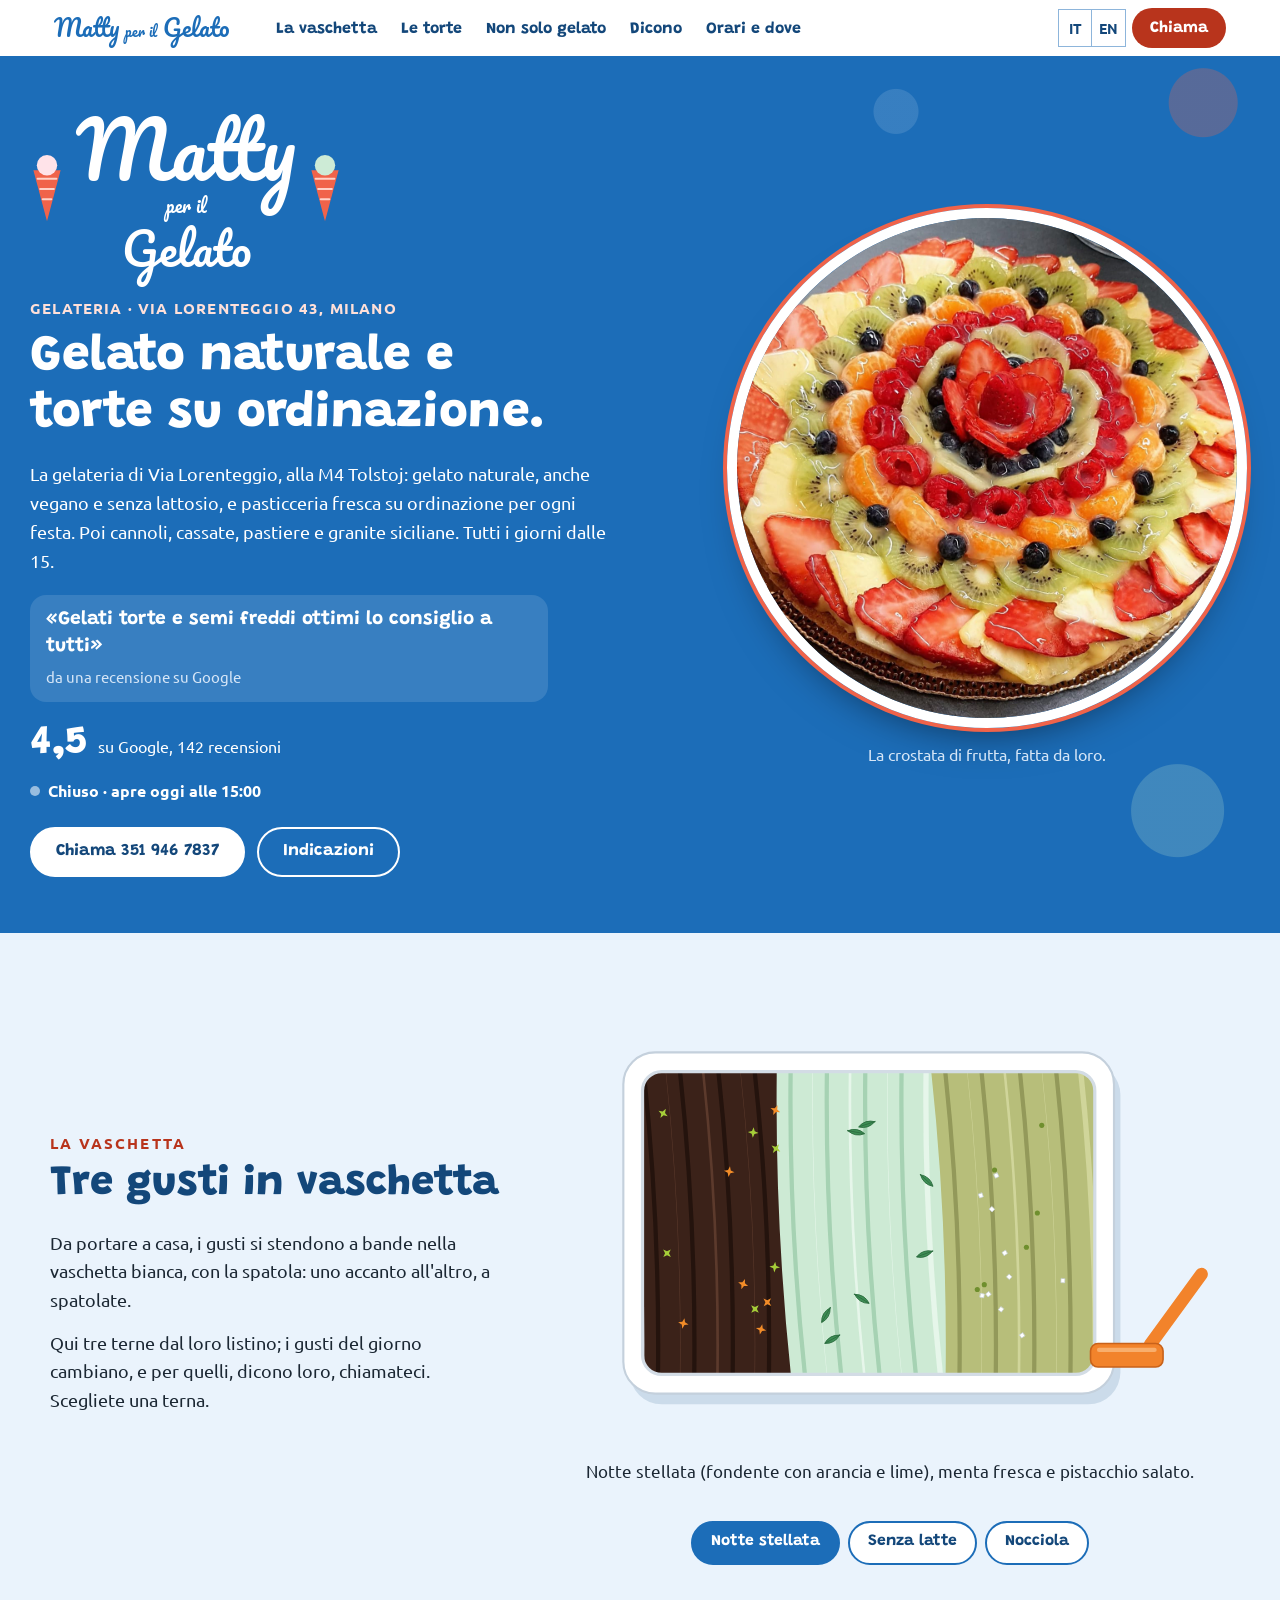
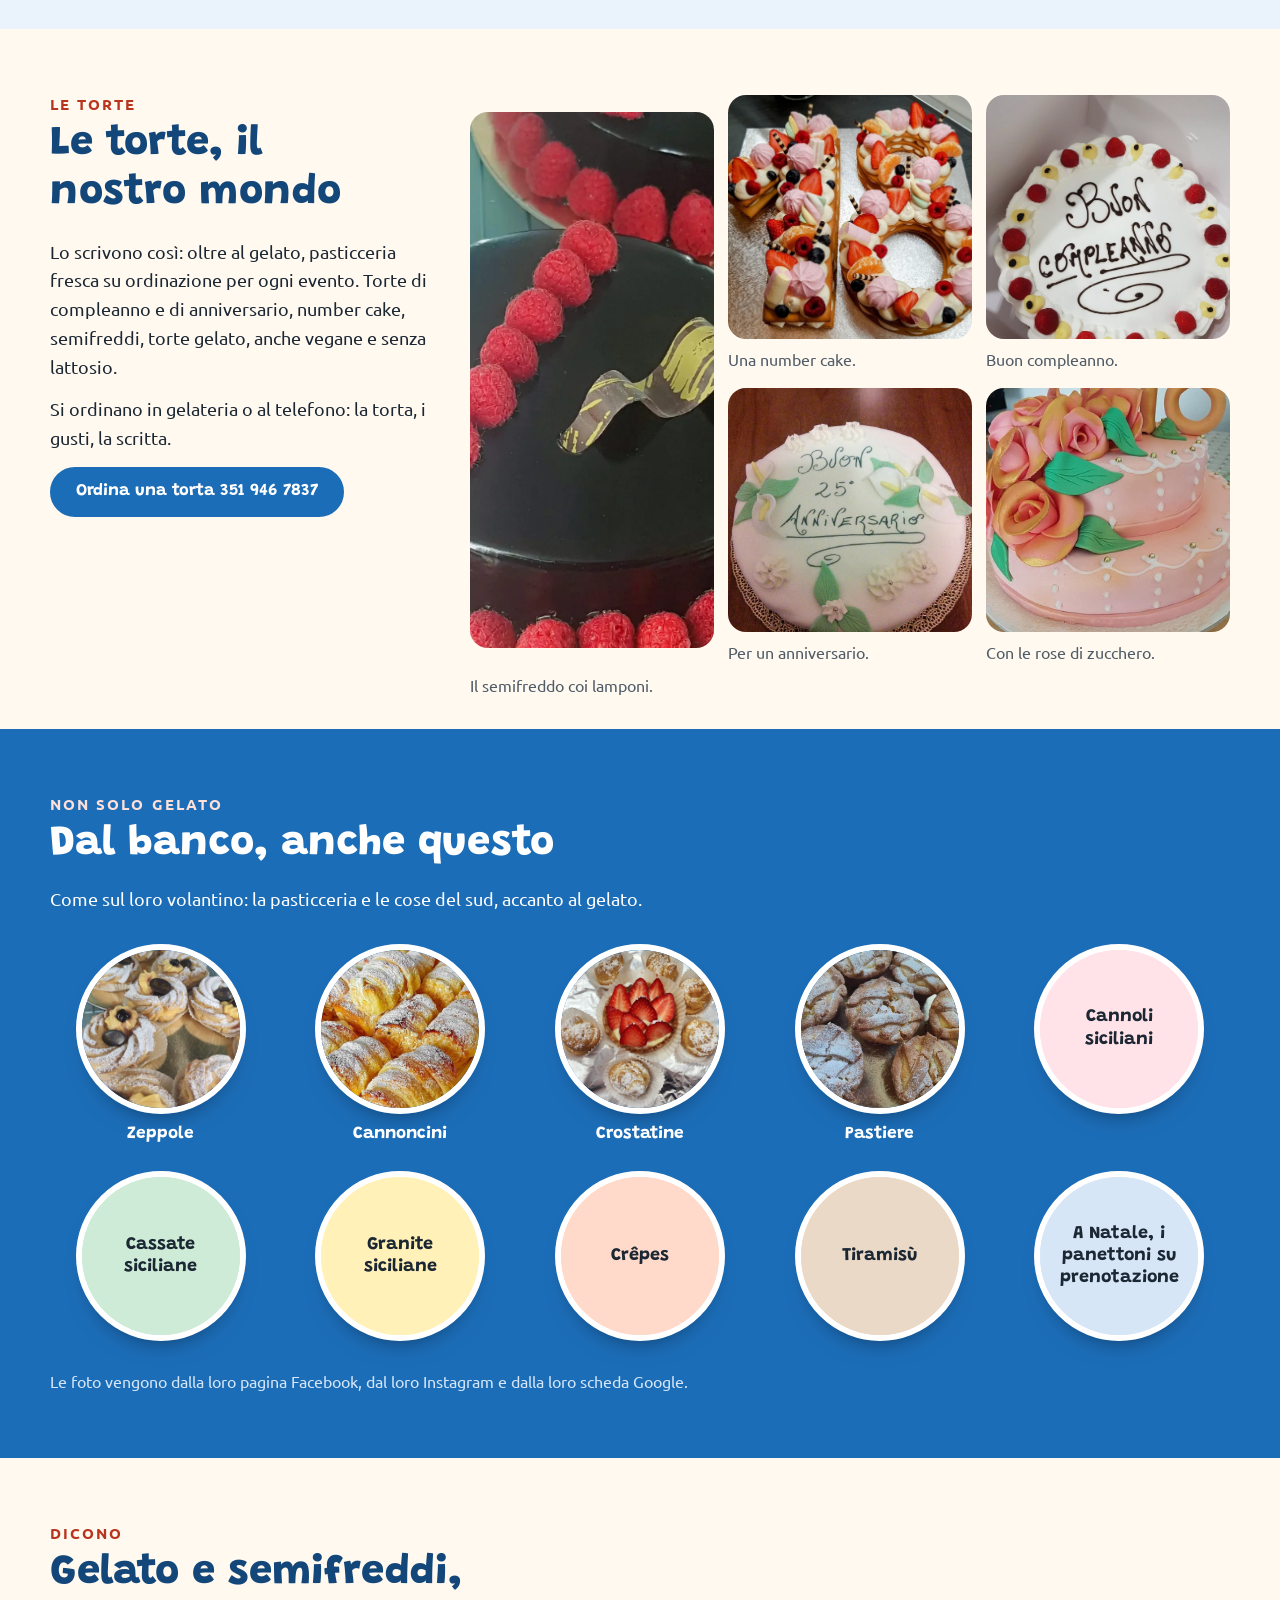
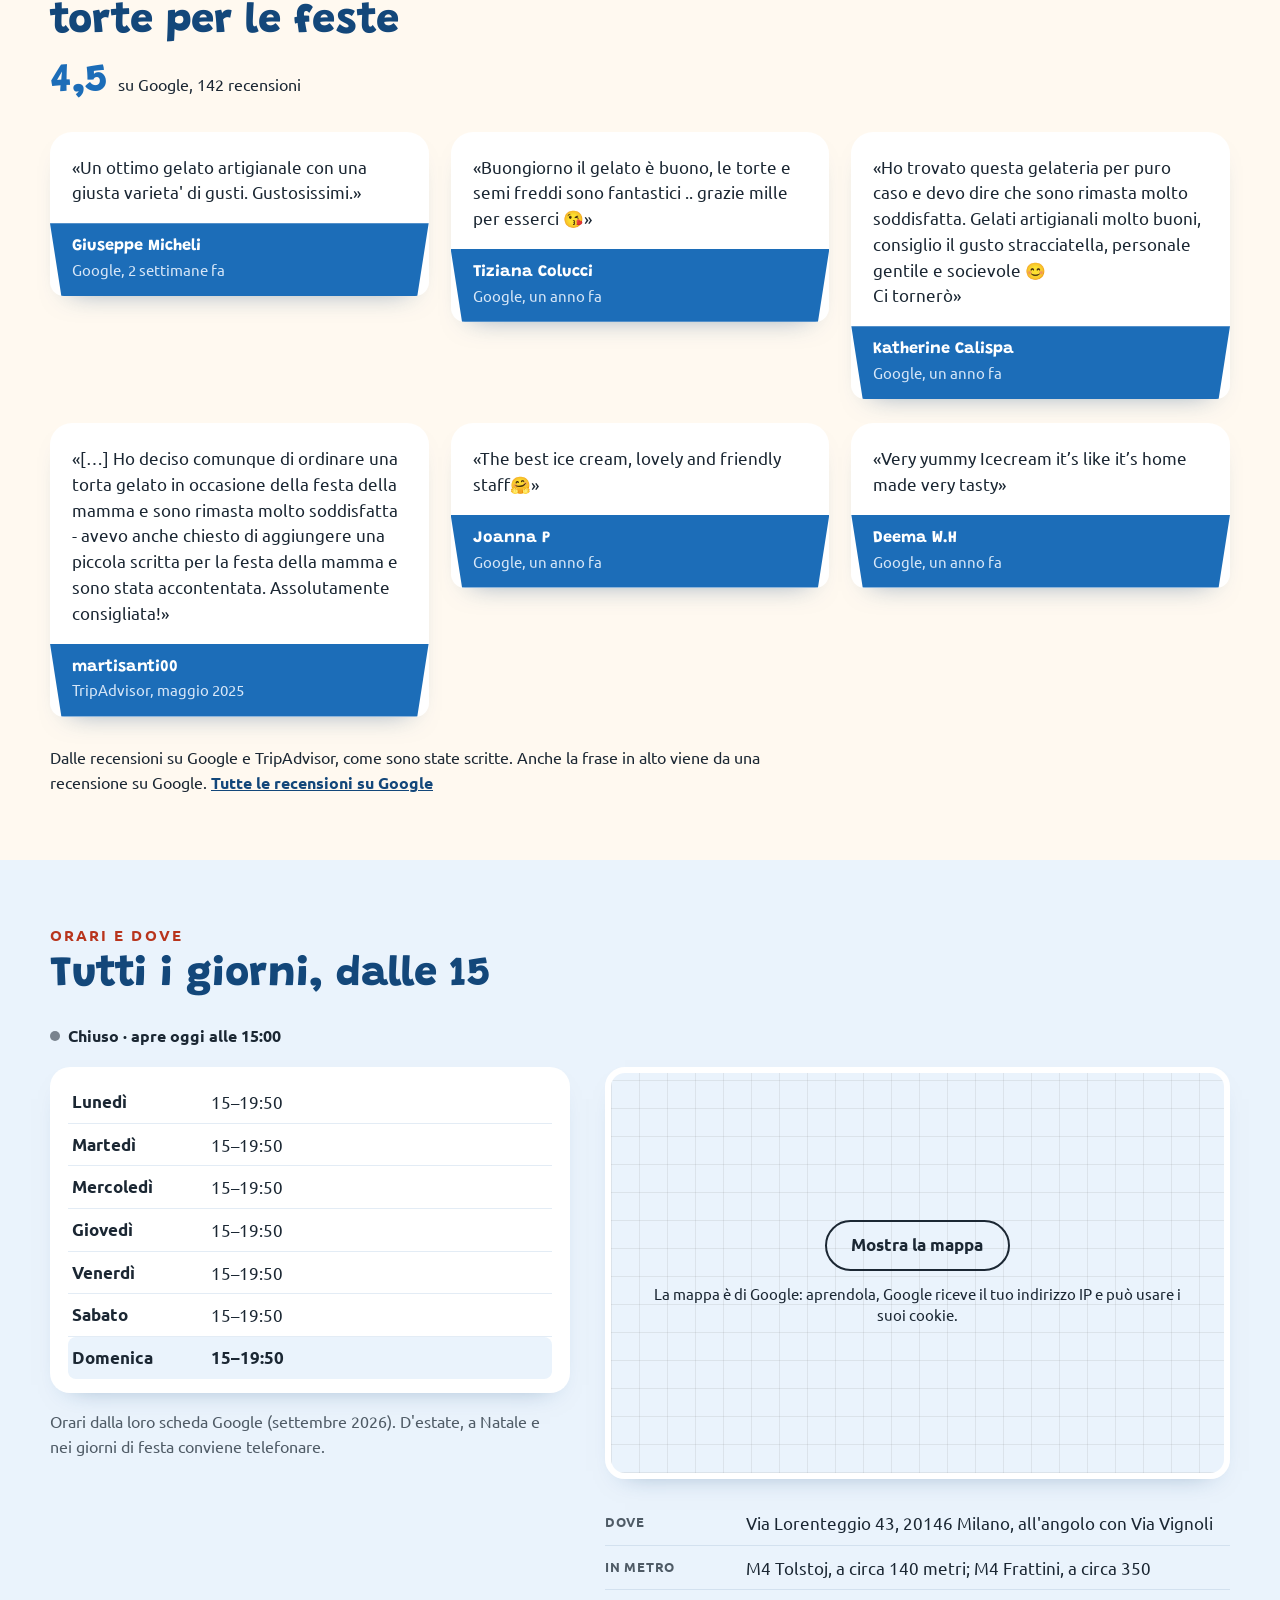
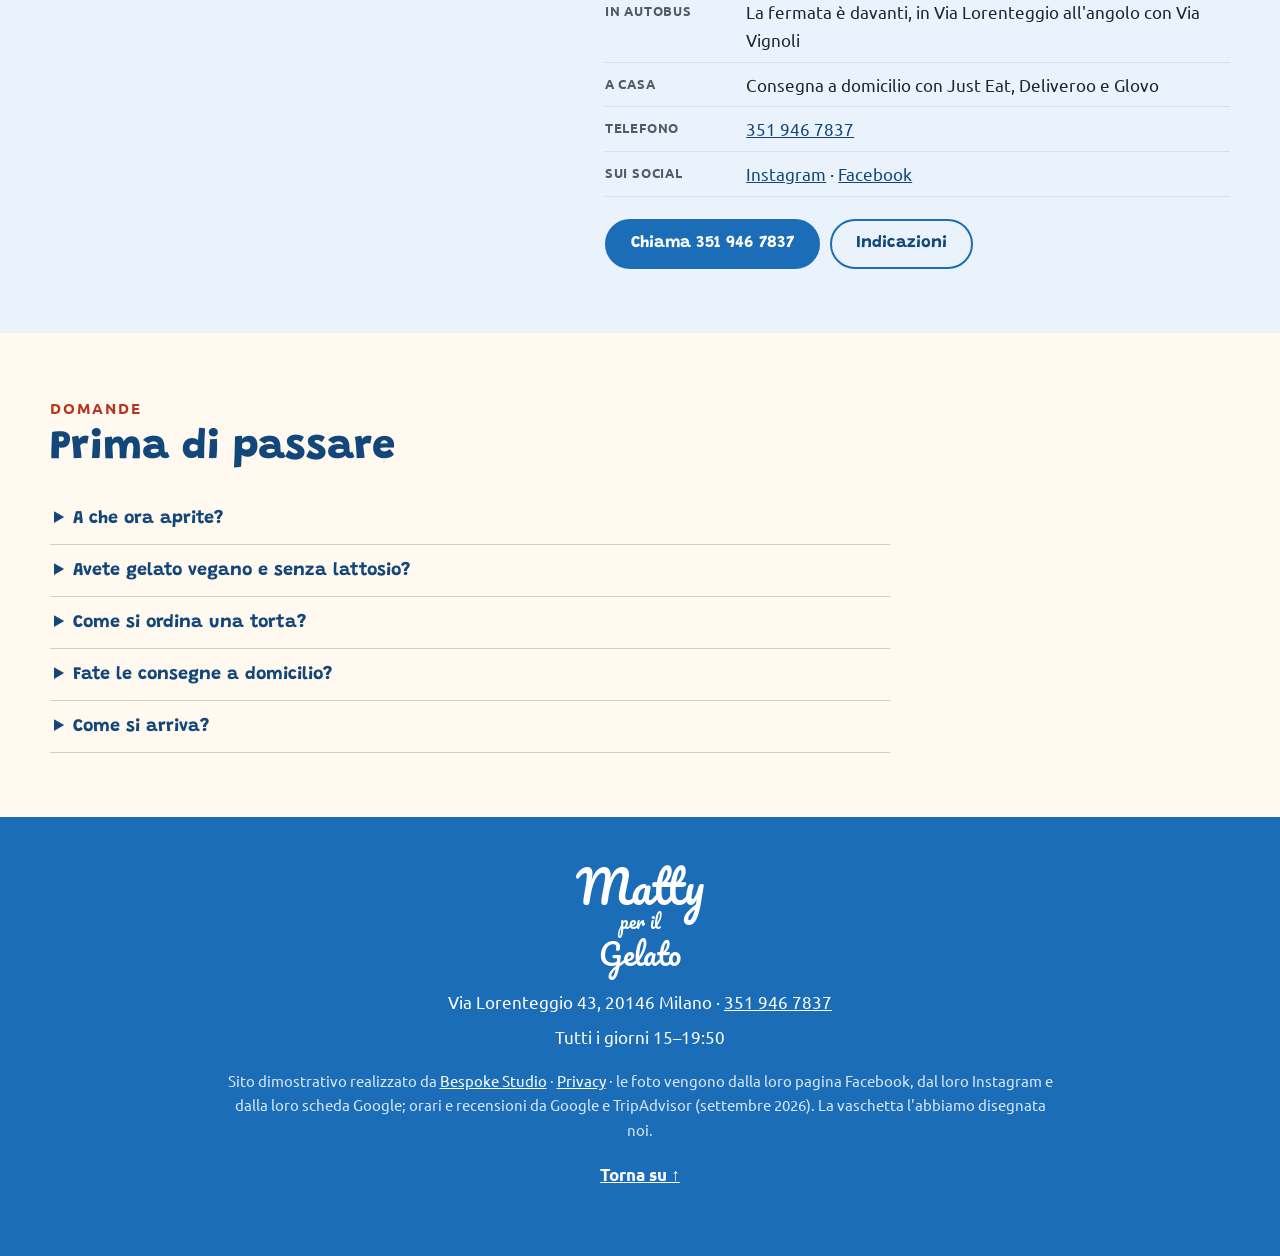
==== commit 89dcadf2: "Privacy e pulizia: caratteri sul sito, mappa al clic, informativa, noindex - caratteri copiati nel s" ====
--- a/index.html
+++ b/index.html
@@ -3,6 +3,7 @@
 <head>
 <meta charset="utf-8">
 <meta name="viewport" content="width=device-width, initial-scale=1">
+<meta name="robots" content="noindex">
 <script>(function(){var r=document.documentElement;r.classList.remove('no-js');
 /* la firma: finché main.js non parte la vaschetta resta vuota con la spatola a riposo; se il codice non arriva, dopo 2,5 s è piena (stato finale) */
 try{if(!matchMedia('(prefers-reduced-motion: reduce)').matches){r.classList.add('firma-attesa');window.__attesaVaschetta=setTimeout(function(){r.classList.remove('firma-attesa')},2500)}}catch(e){}})()</script>
@@ -20,15 +21,53 @@
 <link rel="icon" href="img/favicon.svg" type="image/svg+xml">
 <link rel="icon" href="img/favicon-32.png" sizes="32x32" type="image/png">
 <link rel="apple-touch-icon" href="img/apple-touch-icon.png">
-<link rel="preconnect" href="https://fonts.googleapis.com">
-<link rel="preconnect" href="https://fonts.gstatic.com" crossorigin>
-<link href="https://fonts.googleapis.com/css2?family=Grandstander:wght@600;700;800&amp;family=Pacifico&amp;family=Ubuntu:wght@400;500;700&amp;display=swap" rel="stylesheet">
+<link rel="stylesheet" href="fonts/fonts.css?v=1">
 <link rel="stylesheet" href="css/styles.css?v=1">
 <script src="https://cdn.jsdelivr.net/npm/gsap@3.12.5/dist/gsap.min.js" defer></script>
 <script src="https://cdn.jsdelivr.net/npm/gsap@3.12.5/dist/ScrollTrigger.min.js" defer></script>
 <script src="js/main.js?v=1" defer></script>
 <script type="application/ld+json">
-{"@context":"https://schema.org","@type":"IceCreamShop","name":"Matty per il Gelato","description":"Gelateria in Via Lorenteggio 43 a Milano: gelato naturale, anche vegano e senza lattosio, torte su ordinazione, cannoli, cassate, pastiere e granite siciliane.","url":"https://rotenzark.github.io/matty-per-il-gelato-lorenteggio/","image":"https://rotenzark.github.io/matty-per-il-gelato-lorenteggio/img/og.jpg","telephone":"+39 351 946 7837","address":{"@type":"PostalAddress","streetAddress":"Via Lorenteggio 43","postalCode":"20146","addressLocality":"Milano","addressRegion":"MI","addressCountry":"IT"},"geo":{"@type":"GeoCoordinates","latitude":45.45303,"longitude":9.14651},"openingHoursSpecification":[{"@type":"OpeningHoursSpecification","dayOfWeek":["Monday","Tuesday","Wednesday","Thursday","Friday","Saturday","Sunday"],"opens":"15:00","closes":"19:50"}],"aggregateRating":{"@type":"AggregateRating","ratingValue":"4.5","reviewCount":"142","bestRating":"5"},"sameAs":["https://www.instagram.com/mattyperilgelato2025/"]}
+{
+  "@context": "https://schema.org",
+  "@type": "IceCreamShop",
+  "name": "Matty per il Gelato",
+  "description": "Gelateria in Via Lorenteggio 43 a Milano: gelato naturale, anche vegano e senza lattosio, torte su ordinazione, cannoli, cassate, pastiere e granite siciliane.",
+  "url": "https://rotenzark.github.io/matty-per-il-gelato-lorenteggio/",
+  "image": "https://rotenzark.github.io/matty-per-il-gelato-lorenteggio/img/og.jpg",
+  "telephone": "+39 351 946 7837",
+  "address": {
+    "@type": "PostalAddress",
+    "streetAddress": "Via Lorenteggio 43",
+    "postalCode": "20146",
+    "addressLocality": "Milano",
+    "addressRegion": "MI",
+    "addressCountry": "IT"
+  },
+  "geo": {
+    "@type": "GeoCoordinates",
+    "latitude": 45.45303,
+    "longitude": 9.14651
+  },
+  "openingHoursSpecification": [
+    {
+      "@type": "OpeningHoursSpecification",
+      "dayOfWeek": [
+        "Monday",
+        "Tuesday",
+        "Wednesday",
+        "Thursday",
+        "Friday",
+        "Saturday",
+        "Sunday"
+      ],
+      "opens": "15:00",
+      "closes": "19:50"
+    }
+  ],
+  "sameAs": [
+    "https://www.instagram.com/mattyperilgelato2025/"
+  ]
+}
 </script>
 <script type="application/ld+json">
 {"@context":"https://schema.org","@type":"FAQPage","mainEntity":[
@@ -244,9 +283,9 @@
       <p class="voto"><b class="voto__n">4,5</b> <span class="voto__su" data-i18n="d.google">su Google, 142 recensioni</span></p>
     </div>
     <ul class="recensioni">
-      <li class="recensione reveal"><p class="recensione__testo">«Un ottimo gelato artigianale con una giusta varieta' di gusti. Gustosissimi.»</p><p class="recensione__chi"><b>Giuseppe Micheli</b> <span data-i18n="d.g2s">Google, 2 settimane fa</span></p></li>
-      <li class="recensione reveal"><p class="recensione__testo">«Buongiorno il gelato è buono, le torte e semi freddi sono fantastici .. grazie mille per esserci 😘»</p><p class="recensione__chi"><b>Tiziana Colucci</b> <span data-i18n="d.g1a">Google, un anno fa</span></p></li>
-      <li class="recensione reveal"><p class="recensione__testo">«Ho trovato questa gelateria per puro caso e devo dire che sono rimasta molto soddisfatta. Gelati artigianali molto buoni, consiglio il gusto stracciatella, personale gentile e socievole 😊<br>Ci tornerò»</p><p class="recensione__chi"><b>Katherine Calispa</b> <span data-i18n="d.g1a">Google, un anno fa</span></p></li>
+      <li class="recensione reveal"><p lang="it" class="recensione__testo">«Un ottimo gelato artigianale con una giusta varieta' di gusti. Gustosissimi.»</p><p class="recensione__chi"><b>Giuseppe Micheli</b> <span data-i18n="d.g2s">Google, 2 settimane fa</span></p></li>
+      <li class="recensione reveal"><p lang="it" class="recensione__testo">«Buongiorno il gelato è buono, le torte e semi freddi sono fantastici .. grazie mille per esserci 😘»</p><p class="recensione__chi"><b>Tiziana Colucci</b> <span data-i18n="d.g1a">Google, un anno fa</span></p></li>
+      <li class="recensione reveal"><p lang="it" class="recensione__testo">«Ho trovato questa gelateria per puro caso e devo dire che sono rimasta molto soddisfatta. Gelati artigianali molto buoni, consiglio il gusto stracciatella, personale gentile e socievole 😊<br>Ci tornerò»</p><p class="recensione__chi"><b>Katherine Calispa</b> <span data-i18n="d.g1a">Google, un anno fa</span></p></li>
       <li class="recensione reveal"><p class="recensione__testo">«<span class="taglio">[…]</span> Ho deciso comunque di ordinare una torta gelato in occasione della festa della mamma e sono rimasta molto soddisfatta - avevo anche chiesto di aggiungere una piccola scritta per la festa della mamma e sono stata accontentata. Assolutamente consigliata!»</p><p class="recensione__chi"><b>martisanti00</b> <span data-i18n="d.trip">TripAdvisor, maggio 2025</span></p></li>
       <li class="recensione reveal"><p class="recensione__testo" lang="en">«The best ice cream, lovely and friendly staff🤗»</p><p class="recensione__chi"><b>Joanna P</b> <span data-i18n="d.g1a">Google, un anno fa</span></p></li>
       <li class="recensione reveal"><p class="recensione__testo" lang="en">«Very yummy Icecream it’s like it’s home made very tasty»</p><p class="recensione__chi"><b>Deema W.H</b> <span data-i18n="d.g1a">Google, un anno fa</span></p></li>
@@ -274,7 +313,7 @@
       </div>
       <div class="dove">
         <div class="cartina reveal">
-          <iframe title="Mappa: Matty per il Gelato, Via Lorenteggio 43, Milano" data-i18n-title="o.mappa" src="https://maps.google.com/maps?q=Matty%20per%20il%20Gelato%2C%20Via%20Lorenteggio%2043%2C%20Milano&amp;z=16&amp;output=embed" width="600" height="400" loading="lazy" referrerpolicy="no-referrer-when-downgrade"></iframe>
+          <div class="mappa-clic" data-mappa-clic style="--mappa-h: 400px"><template><iframe title="Mappa: Matty per il Gelato, Via Lorenteggio 43, Milano" data-i18n-title="o.mappa" src="https://maps.google.com/maps?q=Matty%20per%20il%20Gelato%2C%20Via%20Lorenteggio%2043%2C%20Milano&amp;z=16&amp;output=embed" width="600" height="400" loading="lazy" referrerpolicy="no-referrer-when-downgrade"></iframe></template><div class="mappa-clic__velo"><a class="mappa-clic__btn" href="https://www.google.com/maps/dir/?api=1&amp;destination=Matty+per+il+Gelato%2C+Via+Lorenteggio+43%2C+Milano" target="_blank" rel="noopener">Mostra la mappa</a><p class="mappa-clic__nota">La mappa è di Google: aprendola, Google riceve il tuo indirizzo IP e può usare i suoi cookie.</p></div></div>
         </div>
         <dl class="indirizzo">
           <div><dt data-i18n="o.dove">Dove</dt><dd data-i18n="o.dovev">Via Lorenteggio 43, 20146 Milano, all'angolo con Via Vignoli</dd></div>
@@ -309,7 +348,7 @@
     <p class="logo logo--piede" aria-hidden="true"><span class="logo__scritta"><span class="logo__matty">Matty</span><span class="logo__per">per il</span><span class="logo__gelato">Gelato</span></span></p>
     <p class="piede__dove">Via Lorenteggio 43, 20146 Milano · <a href="tel:+393519467837" class="intero">351 946 7837</a></p>
     <p class="piede__orario" data-i18n="f2.orario">Tutti i giorni 15–19:50</p>
-    <p class="piede__cred" data-i18n="f2.cred">Sito dimostrativo realizzato da <a href="https://bespokestud.io" rel="noopener">Bespoke Studio</a> · le foto vengono dalla loro pagina Facebook, dal loro Instagram e dalla loro scheda Google; orari e recensioni da Google e TripAdvisor (settembre 2026). La vaschetta l&#39;abbiamo disegnata noi.</p>
+    <p class="piede__cred" data-i18n="f2.cred">Sito dimostrativo realizzato da <a href="https://bespokestud.io" rel="noopener">Bespoke Studio</a> · <a href="privacy.html">Privacy</a> · le foto vengono dalla loro pagina Facebook, dal loro Instagram e dalla loro scheda Google; orari e recensioni da Google e TripAdvisor (settembre 2026). La vaschetta l&#39;abbiamo disegnata noi.</p>
     <p><a class="piede__su" href="#inizio" data-i18n="f2.su">Torna su ↑</a></p>
   </div>
 </footer>
@@ -324,5 +363,6 @@
   <img id="lightboxImg" src="" alt="">
 </div>
 
+<script src="js/mappa-clic.js?v=1" defer></script>
 </body>
 </html>
--- a/fonts/fonts.css
+++ b/fonts/fonts.css
@@ -0,0 +1,289 @@
+/* Caratteri ospitati sul sito: nessuna richiesta a Google Fonts o Fontshare (giro privacy 1/10/2026). Licenze in LICENSE.txt. */
+/* vietnamese */
+@font-face {
+  font-family: 'Grandstander';
+  font-style: normal;
+  font-weight: 600;
+  font-display: swap;
+  src: url(grandstander-v20-ga6KawtA-GpSsTWrnNHPCSImZTC7TMQ.woff2) format('woff2');
+  unicode-range: U+0102-0103, U+0110-0111, U+0128-0129, U+0168-0169, U+01A0-01A1, U+01AF-01B0, U+0300-0301, U+0303-0304, U+0308-0309, U+0323, U+0329, U+1EA0-1EF9, U+20AB;
+}
+/* latin-ext */
+@font-face {
+  font-family: 'Grandstander';
+  font-style: normal;
+  font-weight: 600;
+  font-display: swap;
+  src: url(grandstander-v20-ga6KawtA-GpSsTWrnNHPCSImZDC7TMQ.woff2) format('woff2');
+  unicode-range: U+0100-02BA, U+02BD-02C5, U+02C7-02CC, U+02CE-02D7, U+02DD-02FF, U+0304, U+0308, U+0329, U+1D00-1DBF, U+1E00-1E9F, U+1EF2-1EFF, U+2020, U+20A0-20AB, U+20AD-20C0, U+2113, U+2C60-2C7F, U+A720-A7FF;
+}
+/* latin */
+@font-face {
+  font-family: 'Grandstander';
+  font-style: normal;
+  font-weight: 600;
+  font-display: swap;
+  src: url(grandstander-v20-ga6KawtA-GpSsTWrnNHPCSImajC7.woff2) format('woff2');
+  unicode-range: U+0000-00FF, U+0131, U+0152-0153, U+02BB-02BC, U+02C6, U+02DA, U+02DC, U+0304, U+0308, U+0329, U+2000-206F, U+20AC, U+2122, U+2191, U+2193, U+2212, U+2215, U+FEFF, U+FFFD;
+}
+/* vietnamese */
+@font-face {
+  font-family: 'Grandstander';
+  font-style: normal;
+  font-weight: 700;
+  font-display: swap;
+  src: url(grandstander-v20-ga6KawtA-GpSsTWrnNHPCSImZTC7TMQ.woff2) format('woff2');
+  unicode-range: U+0102-0103, U+0110-0111, U+0128-0129, U+0168-0169, U+01A0-01A1, U+01AF-01B0, U+0300-0301, U+0303-0304, U+0308-0309, U+0323, U+0329, U+1EA0-1EF9, U+20AB;
+}
+/* latin-ext */
+@font-face {
+  font-family: 'Grandstander';
+  font-style: normal;
+  font-weight: 700;
+  font-display: swap;
+  src: url(grandstander-v20-ga6KawtA-GpSsTWrnNHPCSImZDC7TMQ.woff2) format('woff2');
+  unicode-range: U+0100-02BA, U+02BD-02C5, U+02C7-02CC, U+02CE-02D7, U+02DD-02FF, U+0304, U+0308, U+0329, U+1D00-1DBF, U+1E00-1E9F, U+1EF2-1EFF, U+2020, U+20A0-20AB, U+20AD-20C0, U+2113, U+2C60-2C7F, U+A720-A7FF;
+}
+/* latin */
+@font-face {
+  font-family: 'Grandstander';
+  font-style: normal;
+  font-weight: 700;
+  font-display: swap;
+  src: url(grandstander-v20-ga6KawtA-GpSsTWrnNHPCSImajC7.woff2) format('woff2');
+  unicode-range: U+0000-00FF, U+0131, U+0152-0153, U+02BB-02BC, U+02C6, U+02DA, U+02DC, U+0304, U+0308, U+0329, U+2000-206F, U+20AC, U+2122, U+2191, U+2193, U+2212, U+2215, U+FEFF, U+FFFD;
+}
+/* vietnamese */
+@font-face {
+  font-family: 'Grandstander';
+  font-style: normal;
+  font-weight: 800;
+  font-display: swap;
+  src: url(grandstander-v20-ga6KawtA-GpSsTWrnNHPCSImZTC7TMQ.woff2) format('woff2');
+  unicode-range: U+0102-0103, U+0110-0111, U+0128-0129, U+0168-0169, U+01A0-01A1, U+01AF-01B0, U+0300-0301, U+0303-0304, U+0308-0309, U+0323, U+0329, U+1EA0-1EF9, U+20AB;
+}
+/* latin-ext */
+@font-face {
+  font-family: 'Grandstander';
+  font-style: normal;
+  font-weight: 800;
+  font-display: swap;
+  src: url(grandstander-v20-ga6KawtA-GpSsTWrnNHPCSImZDC7TMQ.woff2) format('woff2');
+  unicode-range: U+0100-02BA, U+02BD-02C5, U+02C7-02CC, U+02CE-02D7, U+02DD-02FF, U+0304, U+0308, U+0329, U+1D00-1DBF, U+1E00-1E9F, U+1EF2-1EFF, U+2020, U+20A0-20AB, U+20AD-20C0, U+2113, U+2C60-2C7F, U+A720-A7FF;
+}
+/* latin */
+@font-face {
+  font-family: 'Grandstander';
+  font-style: normal;
+  font-weight: 800;
+  font-display: swap;
+  src: url(grandstander-v20-ga6KawtA-GpSsTWrnNHPCSImajC7.woff2) format('woff2');
+  unicode-range: U+0000-00FF, U+0131, U+0152-0153, U+02BB-02BC, U+02C6, U+02DA, U+02DC, U+0304, U+0308, U+0329, U+2000-206F, U+20AC, U+2122, U+2191, U+2193, U+2212, U+2215, U+FEFF, U+FFFD;
+}
+/* cyrillic-ext */
+@font-face {
+  font-family: 'Pacifico';
+  font-style: normal;
+  font-weight: 400;
+  font-display: swap;
+  src: url(pacifico-v23-FwZY7-Qmy14u9lezJ-6K6MmTpA.woff2) format('woff2');
+  unicode-range: U+0460-052F, U+1C80-1C8A, U+20B4, U+2DE0-2DFF, U+A640-A69F, U+FE2E-FE2F;
+}
+/* cyrillic */
+@font-face {
+  font-family: 'Pacifico';
+  font-style: normal;
+  font-weight: 400;
+  font-display: swap;
+  src: url(pacifico-v23-FwZY7-Qmy14u9lezJ-6D6MmTpA.woff2) format('woff2');
+  unicode-range: U+0301, U+0400-045F, U+0490-0491, U+04B0-04B1, U+2116;
+}
+/* vietnamese */
+@font-face {
+  font-family: 'Pacifico';
+  font-style: normal;
+  font-weight: 400;
+  font-display: swap;
+  src: url(pacifico-v23-FwZY7-Qmy14u9lezJ-6I6MmTpA.woff2) format('woff2');
+  unicode-range: U+0102-0103, U+0110-0111, U+0128-0129, U+0168-0169, U+01A0-01A1, U+01AF-01B0, U+0300-0301, U+0303-0304, U+0308-0309, U+0323, U+0329, U+1EA0-1EF9, U+20AB;
+}
+/* latin-ext */
+@font-face {
+  font-family: 'Pacifico';
+  font-style: normal;
+  font-weight: 400;
+  font-display: swap;
+  src: url(pacifico-v23-FwZY7-Qmy14u9lezJ-6J6MmTpA.woff2) format('woff2');
+  unicode-range: U+0100-02BA, U+02BD-02C5, U+02C7-02CC, U+02CE-02D7, U+02DD-02FF, U+0304, U+0308, U+0329, U+1D00-1DBF, U+1E00-1E9F, U+1EF2-1EFF, U+2020, U+20A0-20AB, U+20AD-20C0, U+2113, U+2C60-2C7F, U+A720-A7FF;
+}
+/* latin */
+@font-face {
+  font-family: 'Pacifico';
+  font-style: normal;
+  font-weight: 400;
+  font-display: swap;
+  src: url(pacifico-v23-FwZY7-Qmy14u9lezJ-6H6Mk.woff2) format('woff2');
+  unicode-range: U+0000-00FF, U+0131, U+0152-0153, U+02BB-02BC, U+02C6, U+02DA, U+02DC, U+0304, U+0308, U+0329, U+2000-206F, U+20AC, U+2122, U+2191, U+2193, U+2212, U+2215, U+FEFF, U+FFFD;
+}
+/* cyrillic-ext */
+@font-face {
+  font-family: 'Ubuntu';
+  font-style: normal;
+  font-weight: 400;
+  font-display: swap;
+  src: url(ubuntu-v21-4iCs6KVjbNBYlgoKcg72j00.woff2) format('woff2');
+  unicode-range: U+0460-052F, U+1C80-1C8A, U+20B4, U+2DE0-2DFF, U+A640-A69F, U+FE2E-FE2F;
+}
+/* cyrillic */
+@font-face {
+  font-family: 'Ubuntu';
+  font-style: normal;
+  font-weight: 400;
+  font-display: swap;
+  src: url(ubuntu-v21-4iCs6KVjbNBYlgoKew72j00.woff2) format('woff2');
+  unicode-range: U+0301, U+0400-045F, U+0490-0491, U+04B0-04B1, U+2116;
+}
+/* greek-ext */
+@font-face {
+  font-family: 'Ubuntu';
+  font-style: normal;
+  font-weight: 400;
+  font-display: swap;
+  src: url(ubuntu-v21-4iCs6KVjbNBYlgoKcw72j00.woff2) format('woff2');
+  unicode-range: U+1F00-1FFF;
+}
+/* greek */
+@font-face {
+  font-family: 'Ubuntu';
+  font-style: normal;
+  font-weight: 400;
+  font-display: swap;
+  src: url(ubuntu-v21-4iCs6KVjbNBYlgoKfA72j00.woff2) format('woff2');
+  unicode-range: U+0370-0377, U+037A-037F, U+0384-038A, U+038C, U+038E-03A1, U+03A3-03FF;
+}
+/* latin-ext */
+@font-face {
+  font-family: 'Ubuntu';
+  font-style: normal;
+  font-weight: 400;
+  font-display: swap;
+  src: url(ubuntu-v21-4iCs6KVjbNBYlgoKcQ72j00.woff2) format('woff2');
+  unicode-range: U+0100-02BA, U+02BD-02C5, U+02C7-02CC, U+02CE-02D7, U+02DD-02FF, U+0304, U+0308, U+0329, U+1D00-1DBF, U+1E00-1E9F, U+1EF2-1EFF, U+2020, U+20A0-20AB, U+20AD-20C0, U+2113, U+2C60-2C7F, U+A720-A7FF;
+}
+/* latin */
+@font-face {
+  font-family: 'Ubuntu';
+  font-style: normal;
+  font-weight: 400;
+  font-display: swap;
+  src: url(ubuntu-v21-4iCs6KVjbNBYlgoKfw72.woff2) format('woff2');
+  unicode-range: U+0000-00FF, U+0131, U+0152-0153, U+02BB-02BC, U+02C6, U+02DA, U+02DC, U+0304, U+0308, U+0329, U+2000-206F, U+20AC, U+2122, U+2191, U+2193, U+2212, U+2215, U+FEFF, U+FFFD;
+}
+/* cyrillic-ext */
+@font-face {
+  font-family: 'Ubuntu';
+  font-style: normal;
+  font-weight: 500;
+  font-display: swap;
+  src: url(ubuntu-v21-4iCv6KVjbNBYlgoCjC3jvWyNL4U.woff2) format('woff2');
+  unicode-range: U+0460-052F, U+1C80-1C8A, U+20B4, U+2DE0-2DFF, U+A640-A69F, U+FE2E-FE2F;
+}
+/* cyrillic */
+@font-face {
+  font-family: 'Ubuntu';
+  font-style: normal;
+  font-weight: 500;
+  font-display: swap;
+  src: url(ubuntu-v21-4iCv6KVjbNBYlgoCjC3jtGyNL4U.woff2) format('woff2');
+  unicode-range: U+0301, U+0400-045F, U+0490-0491, U+04B0-04B1, U+2116;
+}
+/* greek-ext */
+@font-face {
+  font-family: 'Ubuntu';
+  font-style: normal;
+  font-weight: 500;
+  font-display: swap;
+  src: url(ubuntu-v21-4iCv6KVjbNBYlgoCjC3jvGyNL4U.woff2) format('woff2');
+  unicode-range: U+1F00-1FFF;
+}
+/* greek */
+@font-face {
+  font-family: 'Ubuntu';
+  font-style: normal;
+  font-weight: 500;
+  font-display: swap;
+  src: url(ubuntu-v21-4iCv6KVjbNBYlgoCjC3js2yNL4U.woff2) format('woff2');
+  unicode-range: U+0370-0377, U+037A-037F, U+0384-038A, U+038C, U+038E-03A1, U+03A3-03FF;
+}
+/* latin-ext */
+@font-face {
+  font-family: 'Ubuntu';
+  font-style: normal;
+  font-weight: 500;
+  font-display: swap;
+  src: url(ubuntu-v21-4iCv6KVjbNBYlgoCjC3jvmyNL4U.woff2) format('woff2');
+  unicode-range: U+0100-02BA, U+02BD-02C5, U+02C7-02CC, U+02CE-02D7, U+02DD-02FF, U+0304, U+0308, U+0329, U+1D00-1DBF, U+1E00-1E9F, U+1EF2-1EFF, U+2020, U+20A0-20AB, U+20AD-20C0, U+2113, U+2C60-2C7F, U+A720-A7FF;
+}
+/* latin */
+@font-face {
+  font-family: 'Ubuntu';
+  font-style: normal;
+  font-weight: 500;
+  font-display: swap;
+  src: url(ubuntu-v21-4iCv6KVjbNBYlgoCjC3jsGyN.woff2) format('woff2');
+  unicode-range: U+0000-00FF, U+0131, U+0152-0153, U+02BB-02BC, U+02C6, U+02DA, U+02DC, U+0304, U+0308, U+0329, U+2000-206F, U+20AC, U+2122, U+2191, U+2193, U+2212, U+2215, U+FEFF, U+FFFD;
+}
+/* cyrillic-ext */
+@font-face {
+  font-family: 'Ubuntu';
+  font-style: normal;
+  font-weight: 700;
+  font-display: swap;
+  src: url(ubuntu-v21-4iCv6KVjbNBYlgoCxCvjvWyNL4U.woff2) format('woff2');
+  unicode-range: U+0460-052F, U+1C80-1C8A, U+20B4, U+2DE0-2DFF, U+A640-A69F, U+FE2E-FE2F;
+}
+/* cyrillic */
+@font-face {
+  font-family: 'Ubuntu';
+  font-style: normal;
+  font-weight: 700;
+  font-display: swap;
+  src: url(ubuntu-v21-4iCv6KVjbNBYlgoCxCvjtGyNL4U.woff2) format('woff2');
+  unicode-range: U+0301, U+0400-045F, U+0490-0491, U+04B0-04B1, U+2116;
+}
+/* greek-ext */
+@font-face {
+  font-family: 'Ubuntu';
+  font-style: normal;
+  font-weight: 700;
+  font-display: swap;
+  src: url(ubuntu-v21-4iCv6KVjbNBYlgoCxCvjvGyNL4U.woff2) format('woff2');
+  unicode-range: U+1F00-1FFF;
+}
+/* greek */
+@font-face {
+  font-family: 'Ubuntu';
+  font-style: normal;
+  font-weight: 700;
+  font-display: swap;
+  src: url(ubuntu-v21-4iCv6KVjbNBYlgoCxCvjs2yNL4U.woff2) format('woff2');
+  unicode-range: U+0370-0377, U+037A-037F, U+0384-038A, U+038C, U+038E-03A1, U+03A3-03FF;
+}
+/* latin-ext */
+@font-face {
+  font-family: 'Ubuntu';
+  font-style: normal;
+  font-weight: 700;
+  font-display: swap;
+  src: url(ubuntu-v21-4iCv6KVjbNBYlgoCxCvjvmyNL4U.woff2) format('woff2');
+  unicode-range: U+0100-02BA, U+02BD-02C5, U+02C7-02CC, U+02CE-02D7, U+02DD-02FF, U+0304, U+0308, U+0329, U+1D00-1DBF, U+1E00-1E9F, U+1EF2-1EFF, U+2020, U+20A0-20AB, U+20AD-20C0, U+2113, U+2C60-2C7F, U+A720-A7FF;
+}
+/* latin */
+@font-face {
+  font-family: 'Ubuntu';
+  font-style: normal;
+  font-weight: 700;
+  font-display: swap;
+  src: url(ubuntu-v21-4iCv6KVjbNBYlgoCxCvjsGyN.woff2) format('woff2');
+  unicode-range: U+0000-00FF, U+0131, U+0152-0153, U+02BB-02BC, U+02C6, U+02DA, U+02DC, U+0304, U+0308, U+0329, U+2000-206F, U+20AC, U+2122, U+2191, U+2193, U+2212, U+2215, U+FEFF, U+FFFD;
+}
--- a/css/styles.css
+++ b/css/styles.css
@@ -281,3 +281,12 @@
 .vaschetta[data-modo="2"] .vaschetta__set:not([data-m="2"]) { display: none; }
 .firma-attesa .spatolata, .firma-attesa .decoro { opacity: 0; }
 /*/VASCHETTA*/
+
+/*MAPPACLIC*/
+/* la mappa Google si carica solo al clic (giro privacy 1/10/2026) */
+.mappa-clic { display: flex; align-items: center; justify-content: center; width: 100%; height: 100%; min-height: var(--mappa-h, 320px); box-sizing: border-box; padding: 24px; text-align: center; background: repeating-linear-gradient(0deg, rgba(127, 127, 127, 0.14) 0 1px, transparent 1px 28px), repeating-linear-gradient(90deg, rgba(127, 127, 127, 0.14) 0 1px, transparent 1px 28px); }
+.mappa-clic__velo { display: flex; flex-direction: column; align-items: center; gap: 12px; max-width: 32em; }
+.mappa-clic__btn { display: inline-block; padding: 0.75em 1.4em; border: 2px solid currentColor; border-radius: 999px; color: inherit; font: inherit; font-weight: 600; line-height: 1.2; text-decoration: none; background: transparent; cursor: pointer; }
+.mappa-clic__btn:hover, .mappa-clic__btn:focus-visible { text-decoration: underline; }
+.mappa-clic__nota { margin: 0; font-size: 0.85em; line-height: 1.45; }
+/*/MAPPACLIC*/
